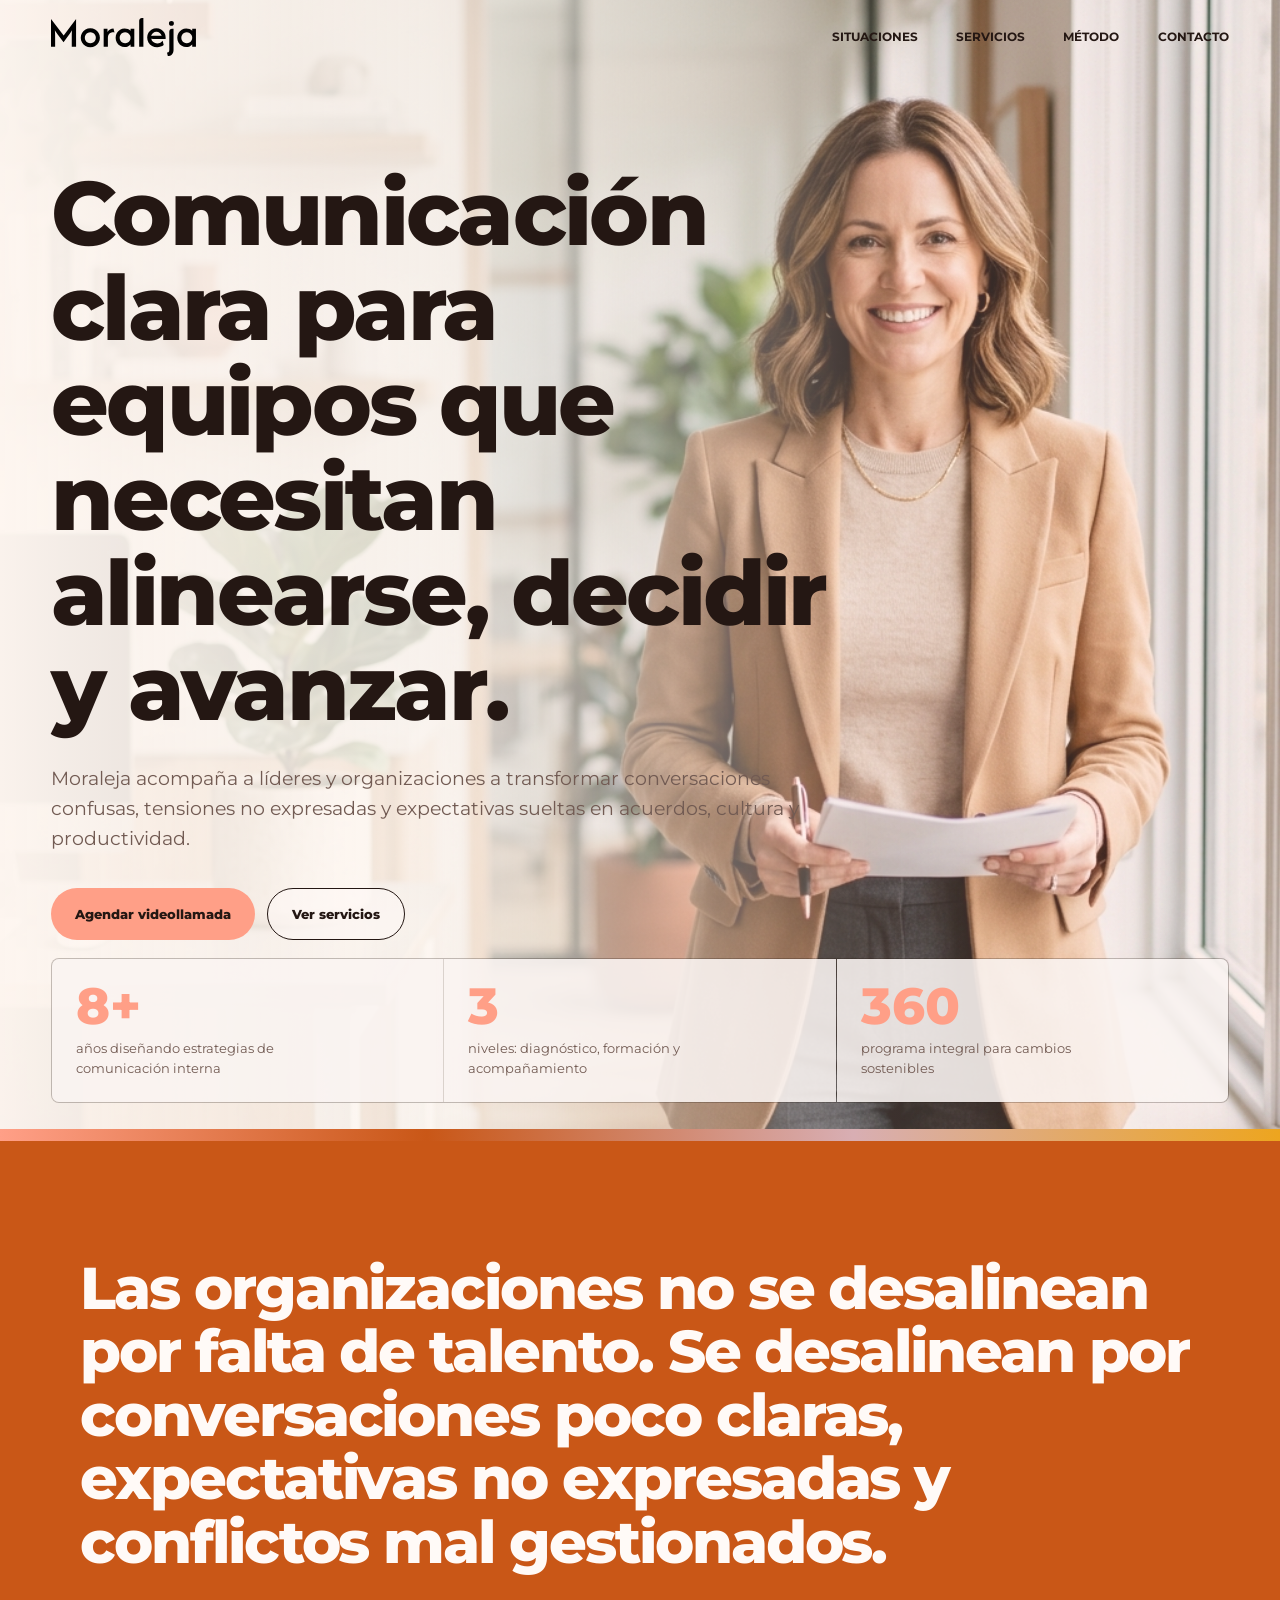
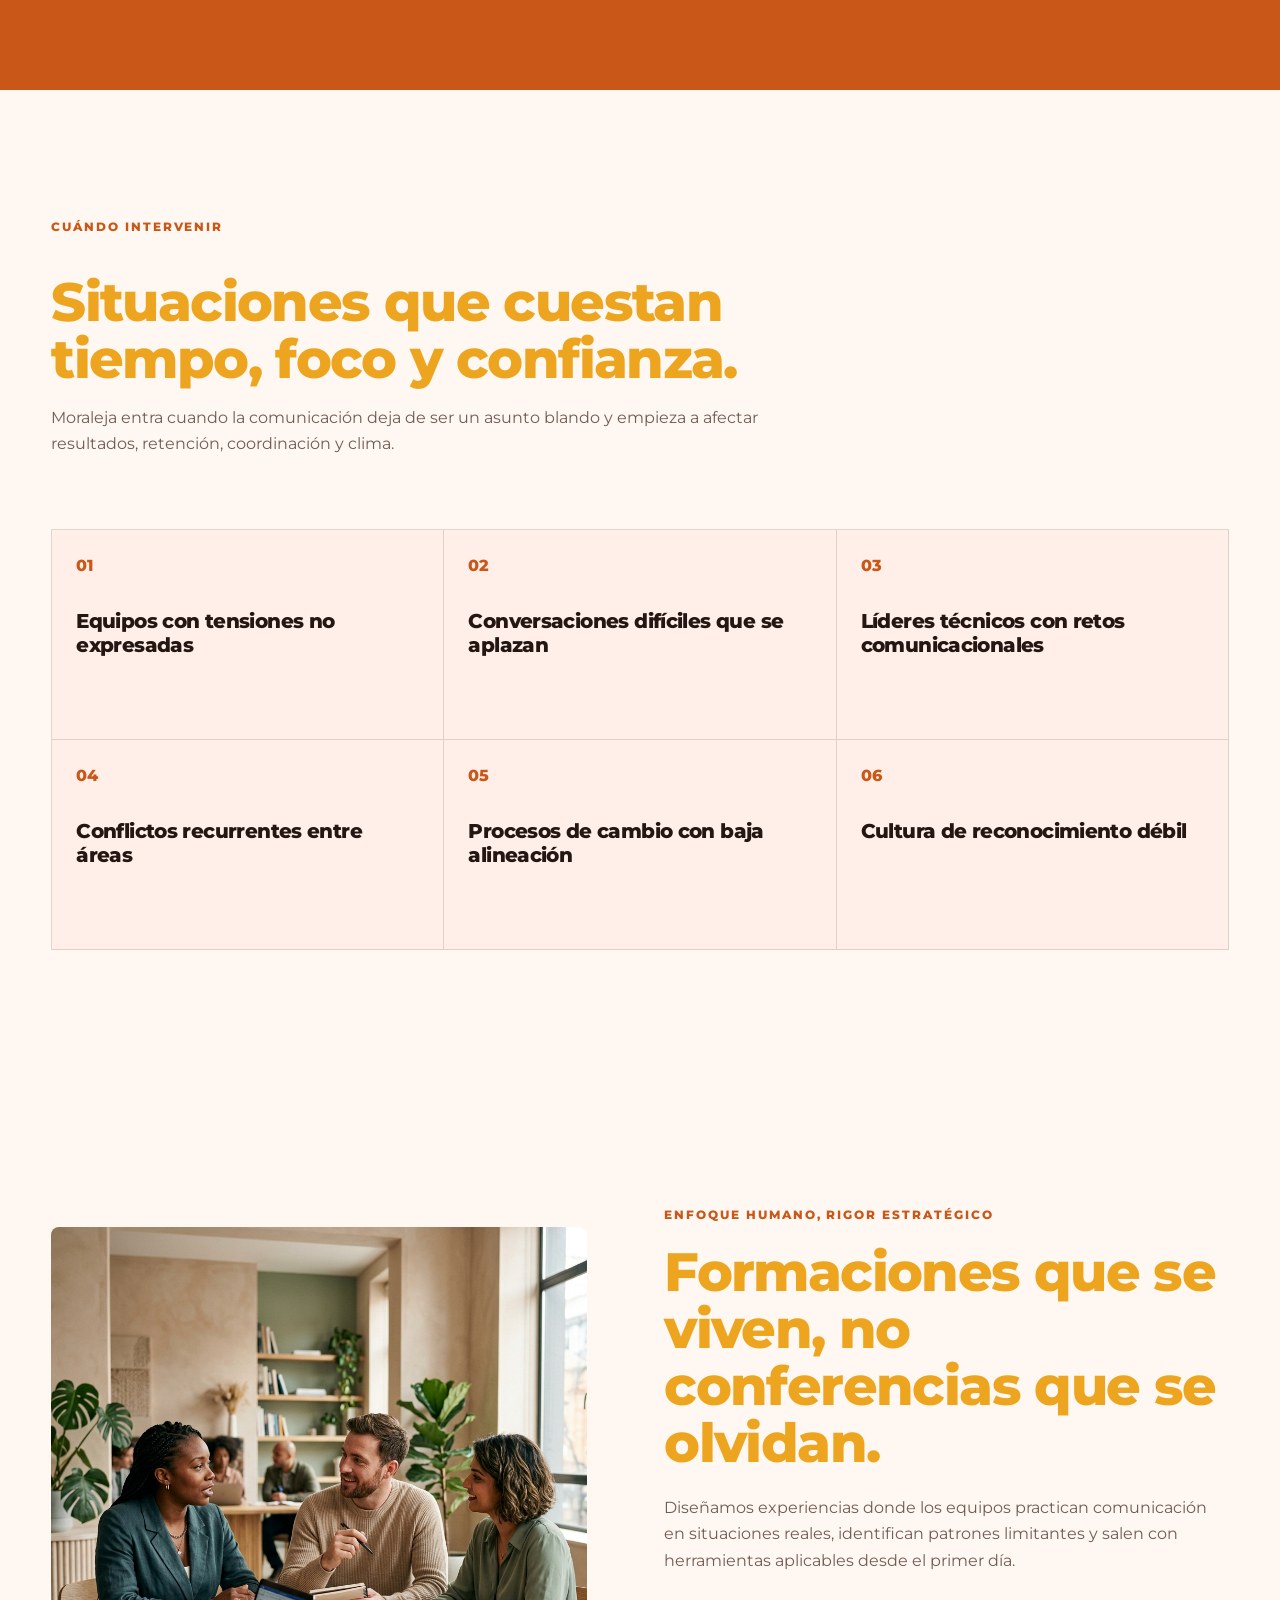
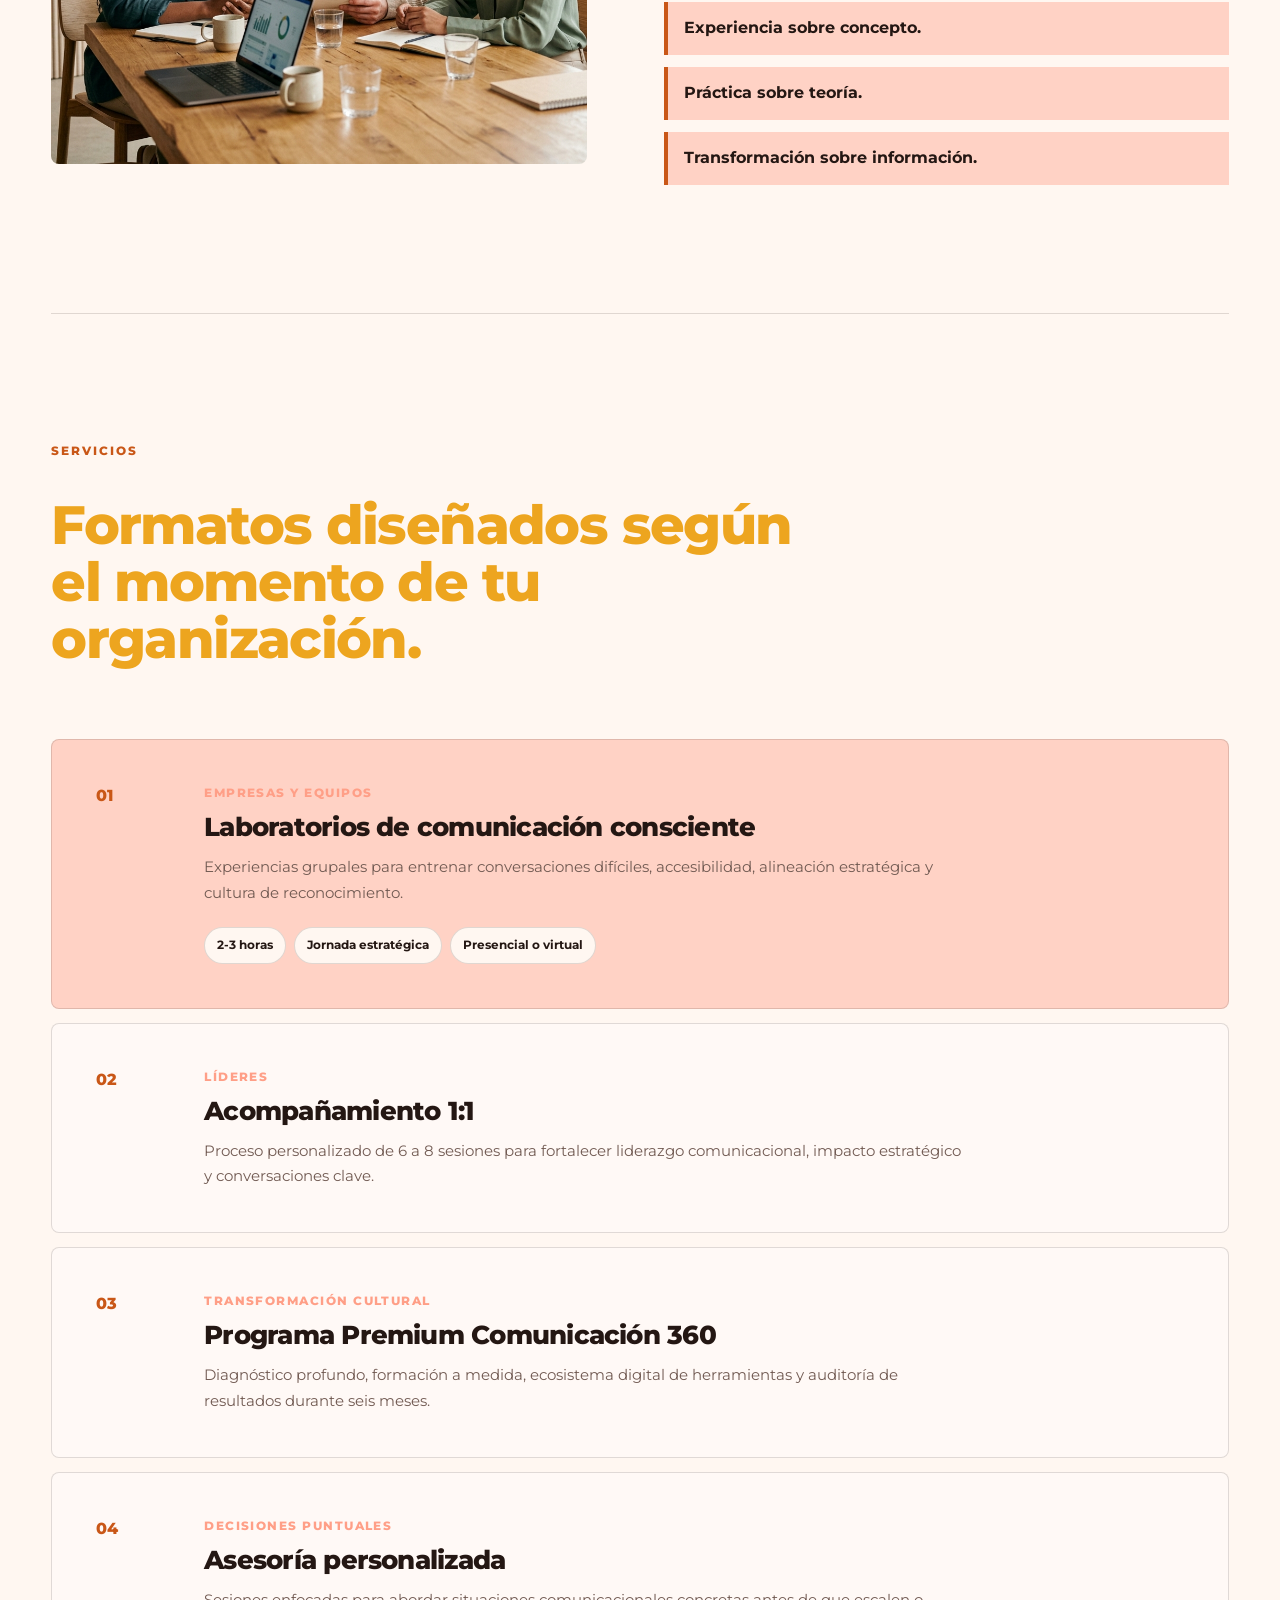
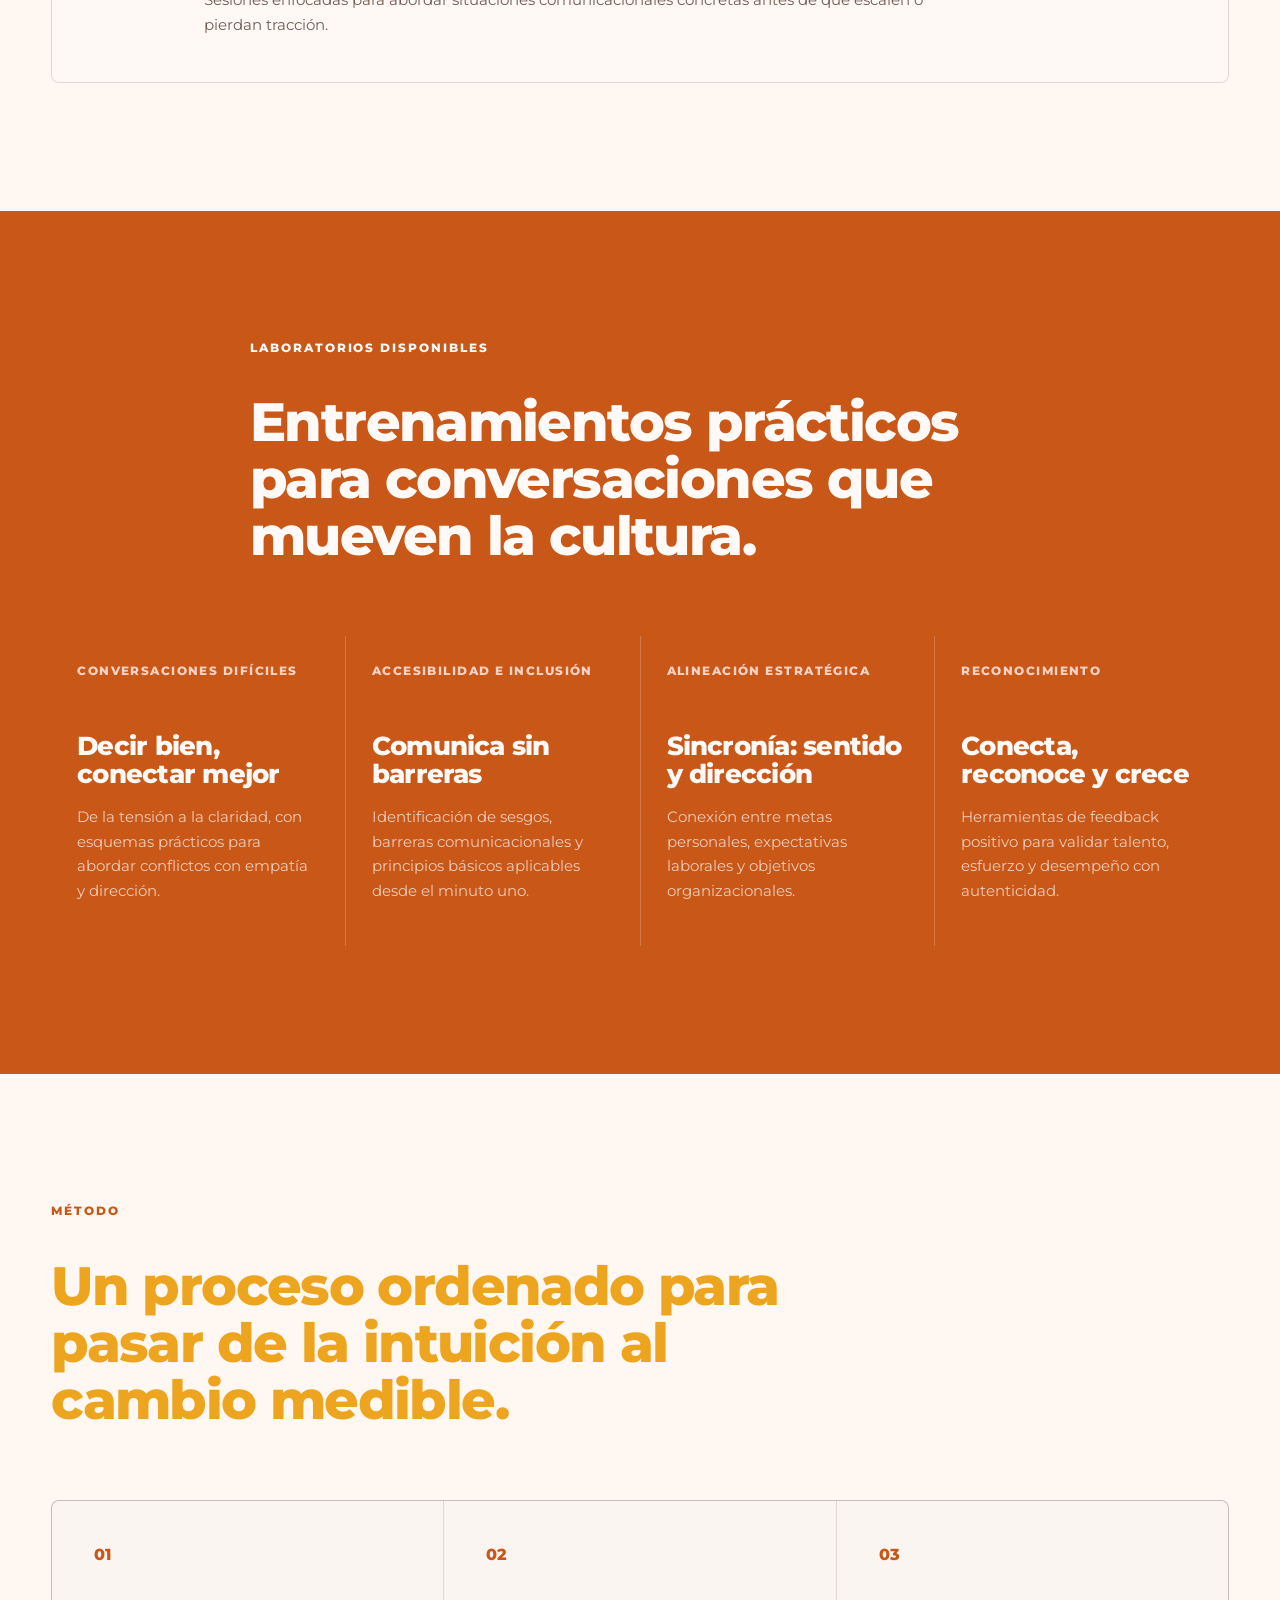
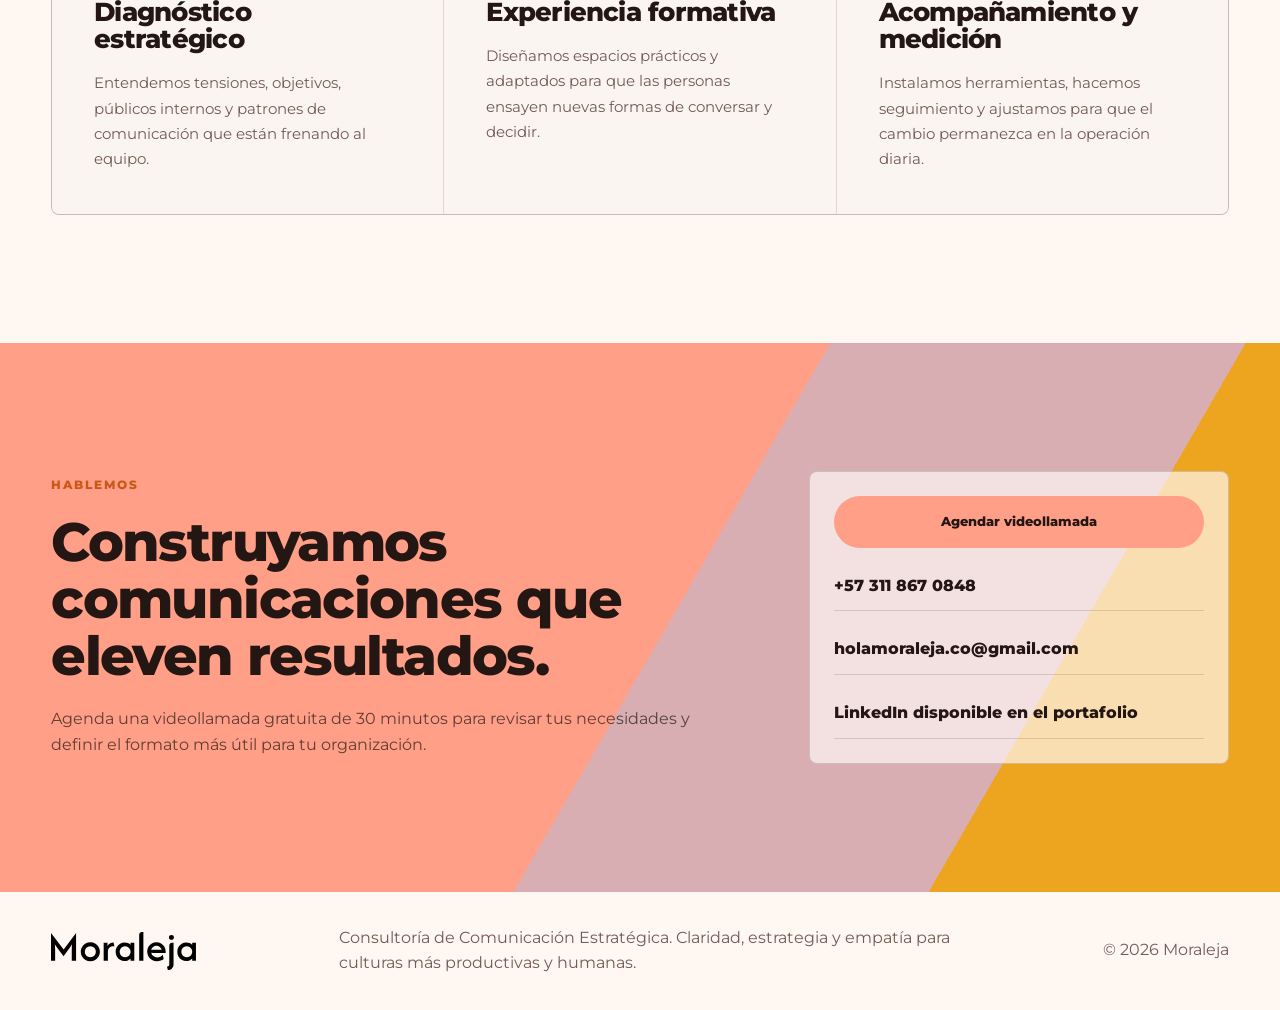
==== index.html @ 36aa073d "Initial website version" ====
<!doctype html>
<html lang="es">
<head>
  <meta charset="UTF-8" />
  <meta name="viewport" content="width=device-width, initial-scale=1.0" />
  <meta name="description" content="Moraleja acompaña a líderes y equipos a comunicar con claridad, estrategia y empatía para construir culturas productivas y humanas." />
  <title>Moraleja | Consultoría de Comunicación Estratégica</title>
  <link rel="preconnect" href="https://fonts.googleapis.com">
  <link rel="preconnect" href="https://fonts.gstatic.com" crossorigin>
  <link href="https://fonts.googleapis.com/css2?family=Montserrat:wght@400;500;600;700;800&display=swap" rel="stylesheet">
  <link rel="stylesheet" href="styles.css" />
</head>
<body>
  <header class="site-header" data-header>
    <a class="brand" href="#inicio" aria-label="Moraleja inicio">
      <img src="images/logo-moraleja.svg" alt="Moraleja" />
    </a>
    <button class="nav-toggle" type="button" data-nav-toggle aria-label="Abrir menú" aria-expanded="false">
      <span></span>
      <span></span>
    </button>
    <nav class="site-nav" data-nav>
      <a href="#situaciones">Situaciones</a>
      <a href="#servicios">Servicios</a>
      <a href="#metodo">Método</a>
      <a href="#contacto">Contacto</a>
    </nav>
  </header>

  <main id="inicio">
    <section class="hero">
      <div class="hero-copy" data-reveal>
        <h1>Comunicación clara para equipos que necesitan alinearse, decidir y avanzar.</h1>
        <p class="hero-lead">Moraleja acompaña a líderes y organizaciones a transformar conversaciones confusas, tensiones no expresadas y expectativas sueltas en acuerdos, cultura y productividad.</p>
        <div class="hero-actions">
          <a class="btn btn-primary" href="mailto:holamoraleja.co@gmail.com?subject=Quiero%20agendar%20una%20videollamada%20con%20Moraleja">Agendar videollamada</a>
          <a class="btn btn-secondary" href="#servicios">Ver servicios</a>
        </div>
      </div>
      <div class="hero-proof" aria-label="Datos de experiencia">
        <div>
          <strong>8+</strong>
          <span>años diseñando estrategias de comunicación interna</span>
        </div>
        <div>
          <strong>3</strong>
          <span>niveles: diagnóstico, formación y acompañamiento</span>
        </div>
        <div>
          <strong>360</strong>
          <span>programa integral para cambios sostenibles</span>
        </div>
      </div>
    </section>

    <section class="statement section-panel ornament-star">
      <p data-reveal>Las organizaciones no se desalinean por falta de talento. Se desalinean por conversaciones poco claras, expectativas no expresadas y conflictos mal gestionados.</p>
    </section>

    <section class="section" id="situaciones">
      <div class="section-heading with-star" data-reveal>
        <p class="eyebrow">Cuándo intervenir</p>
        <h2>Situaciones que cuestan tiempo, foco y confianza.</h2>
        <p>Moraleja entra cuando la comunicación deja de ser un asunto blando y empieza a afectar resultados, retención, coordinación y clima.</p>
      </div>
      <div class="issue-grid">
        <article data-reveal><span>01</span><h3>Equipos con tensiones no expresadas</h3></article>
        <article data-reveal><span>02</span><h3>Conversaciones difíciles que se aplazan</h3></article>
        <article data-reveal><span>03</span><h3>Líderes técnicos con retos comunicacionales</h3></article>
        <article data-reveal><span>04</span><h3>Conflictos recurrentes entre áreas</h3></article>
        <article data-reveal><span>05</span><h3>Procesos de cambio con baja alineación</h3></article>
        <article data-reveal><span>06</span><h3>Cultura de reconocimiento débil</h3></article>
      </div>
    </section>

    <section class="section section-split">
      <div class="split-media" data-reveal>
        <img src="images/workshop.png" alt="Equipo participando en una sesión de comunicación estratégica" />
      </div>
      <div class="split-copy" data-reveal>
        <p class="eyebrow">Enfoque humano, rigor estratégico</p>
        <h2 class="bracket-title">Formaciones que se viven, no conferencias que se olvidan.</h2>
        <p>Diseñamos experiencias donde los equipos practican comunicación en situaciones reales, identifican patrones limitantes y salen con herramientas aplicables desde el primer día.</p>
        <ul class="check-list">
          <li>Experiencia sobre concepto.</li>
          <li>Práctica sobre teoría.</li>
          <li>Transformación sobre información.</li>
        </ul>
      </div>
    </section>

    <section class="section services" id="servicios">
      <div class="section-heading" data-reveal>
        <p class="eyebrow">Servicios</p>
        <h2>Formatos diseñados según el momento de tu organización.</h2>
      </div>
      <div class="service-list">
        <article class="service-card service-card-featured" data-reveal>
          <div class="service-index">01</div>
          <div>
            <p class="service-type">Empresas y equipos</p>
            <h3 class="bracket-title bracket-title-small">Laboratorios de comunicación consciente</h3>
            <p>Experiencias grupales para entrenar conversaciones difíciles, accesibilidad, alineación estratégica y cultura de reconocimiento.</p>
            <div class="tag-row">
              <span>2-3 horas</span>
              <span>Jornada estratégica</span>
              <span>Presencial o virtual</span>
            </div>
          </div>
        </article>
        <article class="service-card" data-reveal>
          <div class="service-index">02</div>
          <div>
            <p class="service-type">Líderes</p>
            <h3>Acompañamiento 1:1</h3>
            <p>Proceso personalizado de 6 a 8 sesiones para fortalecer liderazgo comunicacional, impacto estratégico y conversaciones clave.</p>
          </div>
        </article>
        <article class="service-card" data-reveal>
          <div class="service-index">03</div>
          <div>
            <p class="service-type">Transformación cultural</p>
            <h3>Programa Premium Comunicación 360</h3>
            <p>Diagnóstico profundo, formación a medida, ecosistema digital de herramientas y auditoría de resultados durante seis meses.</p>
          </div>
        </article>
        <article class="service-card" data-reveal>
          <div class="service-index">04</div>
          <div>
            <p class="service-type">Decisiones puntuales</p>
            <h3>Asesoría personalizada</h3>
            <p>Sesiones enfocadas para abordar situaciones comunicacionales concretas antes de que escalen o pierdan tracción.</p>
          </div>
        </article>
      </div>
    </section>

    <section class="labs-band">
      <div class="section-heading light with-star" data-reveal>
        <p class="eyebrow">Laboratorios disponibles</p>
        <h2>Entrenamientos prácticos para conversaciones que mueven la cultura.</h2>
      </div>
      <div class="labs-grid">
        <article data-reveal>
          <span>Conversaciones difíciles</span>
          <h3>Decir bien, conectar mejor</h3>
          <p>De la tensión a la claridad, con esquemas prácticos para abordar conflictos con empatía y dirección.</p>
        </article>
        <article data-reveal>
          <span>Accesibilidad e inclusión</span>
          <h3 class="bracket-title bracket-title-small">Comunica sin barreras</h3>
          <p>Identificación de sesgos, barreras comunicacionales y principios básicos aplicables desde el minuto uno.</p>
        </article>
        <article data-reveal>
          <span>Alineación estratégica</span>
          <h3 class="bracket-title bracket-title-small">Sincronía: sentido y dirección</h3>
          <p>Conexión entre metas personales, expectativas laborales y objetivos organizacionales.</p>
        </article>
        <article data-reveal>
          <span>Reconocimiento</span>
          <h3>Conecta, reconoce y crece</h3>
          <p>Herramientas de feedback positivo para validar talento, esfuerzo y desempeño con autenticidad.</p>
        </article>
      </div>
    </section>

    <section class="section method" id="metodo">
      <div class="section-heading with-star" data-reveal>
        <p class="eyebrow">Método</p>
        <h2>Un proceso ordenado para pasar de la intuición al cambio medible.</h2>
      </div>
      <div class="timeline">
        <article data-reveal>
          <span>01</span>
          <h3>Diagnóstico estratégico</h3>
          <p>Entendemos tensiones, objetivos, públicos internos y patrones de comunicación que están frenando al equipo.</p>
        </article>
        <article data-reveal>
          <span>02</span>
          <h3>Experiencia formativa</h3>
          <p>Diseñamos espacios prácticos y adaptados para que las personas ensayen nuevas formas de conversar y decidir.</p>
        </article>
        <article data-reveal>
          <span>03</span>
          <h3>Acompañamiento y medición</h3>
          <p>Instalamos herramientas, hacemos seguimiento y ajustamos para que el cambio permanezca en la operación diaria.</p>
        </article>
      </div>
    </section>

    <section class="cta-section" id="contacto">
      <div data-reveal>
        <p class="eyebrow">Hablemos</p>
        <h2>Construyamos comunicaciones que eleven resultados.</h2>
        <p>Agenda una videollamada gratuita de 30 minutos para revisar tus necesidades y definir el formato más útil para tu organización.</p>
      </div>
      <div class="contact-card" data-reveal>
        <a class="btn btn-primary" href="mailto:holamoraleja.co@gmail.com?subject=Videollamada%20gratuita%20Moraleja">Agendar videollamada</a>
        <a href="tel:+573118670848">+57 311 867 0848</a>
        <a href="mailto:holamoraleja.co@gmail.com">holamoraleja.co@gmail.com</a>
        <span class="contact-item">LinkedIn disponible en el portafolio</span>
      </div>
    </section>
  </main>

  <footer class="site-footer">
    <a class="brand" href="#inicio">
      <img src="images/logo-moraleja.svg" alt="Moraleja" />
    </a>
    <p>Consultoría de Comunicación Estratégica. Claridad, estrategia y empatía para culturas más productivas y humanas.</p>
    <span>© 2026 Moraleja</span>
  </footer>

  <script src="app.js"></script>
</body>
</html>
---- styles.css ----
:root {
  --ink: #241713;
  --muted: #725b53;
  --paper: #fff7f1;
  --white: #fffaf7;
  --soft: #ffe1d7;
  --salmon: #ff9f87;
  --salmon-soft: #ffd2c5;
  --terracotta: #c95717;
  --dusty-rose: #d8aeb3;
  --mustard: #eda51f;
  --rose: var(--salmon);
  --rose-deep: var(--terracotta);
  --teal: var(--salmon);
  --green: var(--dusty-rose);
  --sand: var(--mustard);
  --line: rgba(36, 23, 19, 0.14);
  --dark: #321c14;
  --shadow: 0 24px 80px rgba(90, 42, 22, 0.16);
  --radius: 8px;
  --max: 1180px;
  --gutter: clamp(18px, 4vw, 56px);
  --font-sans: "Montserrat", system-ui, -apple-system, BlinkMacSystemFont, "Segoe UI", sans-serif;
  --font-display: "Montserrat", system-ui, -apple-system, BlinkMacSystemFont, "Segoe UI", sans-serif;
}

* {
  box-sizing: border-box;
}

html {
  scroll-behavior: smooth;
}

body {
  margin: 0;
  color: var(--ink);
  background: var(--paper);
  font-family: var(--font-sans);
  line-height: 1.55;
  -webkit-font-smoothing: antialiased;
}

body.nav-open {
  overflow: hidden;
}

a {
  color: inherit;
  text-decoration: none;
}

img {
  display: block;
  max-width: 100%;
}

h1,
h2,
h3,
p {
  margin: 0;
}

h1,
h2,
h3 {
  color: var(--ink);
  font-family: var(--font-display);
  font-weight: 800;
  line-height: 1.06;
  letter-spacing: -0.03em;
}

h1 {
  max-width: 960px;
  font-size: clamp(2.75rem, 7vw, 6rem);
}

h2 {
  font-size: clamp(2rem, 4.2vw, 4rem);
}

h3 {
  font-size: clamp(1.25rem, 2vw, 1.75rem);
}

.site-header {
  position: fixed;
  top: 0;
  left: 0;
  right: 0;
  z-index: 20;
  display: flex;
  align-items: center;
  justify-content: space-between;
  gap: 24px;
  padding: 18px var(--gutter);
  transition: background 180ms ease, box-shadow 180ms ease;
}

.site-header.is-scrolled,
.site-header.nav-active {
  background: rgba(255, 250, 246, 0.94);
  box-shadow: 0 1px 0 var(--line);
  backdrop-filter: blur(18px);
}

.brand {
  display: inline-flex;
  align-items: center;
  height: 38px;
  width: auto;
  aspect-ratio: 1756 / 461;
}

.brand img {
  width: auto;
  height: 100%;
  max-width: none;
  object-fit: contain;
}

.site-nav {
  display: flex;
  align-items: center;
  gap: clamp(18px, 3vw, 42px);
  color: var(--ink);
  font-size: 0.76rem;
  font-weight: 700;
  text-transform: uppercase;
}

.site-nav a {
  position: relative;
}

.site-nav a::after {
  position: absolute;
  right: 0;
  bottom: -5px;
  left: 0;
  height: 2px;
  background: var(--rose-deep);
  content: "";
  transform: scaleX(0);
  transform-origin: left;
  transition: transform 180ms ease;
}

.site-nav a:hover::after {
  transform: scaleX(1);
}

.nav-toggle {
  display: none;
  width: 44px;
  height: 44px;
  border: 1px solid var(--line);
  border-radius: 50%;
  background: var(--white);
}

.nav-toggle span {
  display: block;
  width: 18px;
  height: 2px;
  margin: 5px auto;
  background: var(--ink);
}

.hero {
  position: relative;
  display: flex;
  flex-direction: column;
  justify-content: center;
  min-height: 100vh;
  padding: clamp(110px, 13vw, 170px) var(--gutter) 38px;
  overflow: hidden;
  background:
    linear-gradient(90deg, rgba(255, 247, 241, 0.98) 0%, rgba(255, 247, 241, 0.82) 34%, rgba(255, 210, 197, 0.24) 68%, rgba(255, 159, 135, 0.16) 100%),
    url("images/hero.png") center/cover;
}

.hero::before {
  position: absolute;
  inset: auto 0 0;
  height: 12px;
  background: linear-gradient(90deg, var(--teal), var(--rose-deep), var(--green), var(--sand));
  content: "";
}

.hero-copy {
  position: relative;
  z-index: 1;
  width: min(780px, 100%);
  margin: auto 0;
  max-width: 940px;
}

.eyebrow {
  margin-bottom: 18px;
  color: var(--rose-deep);
  font-size: 0.76rem;
  font-weight: 800;
  letter-spacing: 0.16em;
  text-transform: uppercase;
}

.hero-lead {
  max-width: 760px;
  margin-top: 28px;
  color: var(--muted);
  font-size: clamp(1rem, 1.45vw, 1.18rem);
  font-weight: 400;
  line-height: 1.62;
}

.hero-actions {
  display: flex;
  flex-wrap: wrap;
  gap: 12px;
  margin-top: 34px;
}

.btn {
  display: inline-flex;
  min-height: 52px;
  align-items: center;
  justify-content: center;
  padding: 0 24px;
  border-radius: 999px;
  font-size: 0.84rem;
  font-weight: 800;
  transition: transform 180ms ease, background 180ms ease, color 180ms ease;
}

.btn:hover {
  transform: translateY(-2px);
}

.btn-primary {
  background: var(--salmon);
  color: var(--ink);
}

.btn-primary:hover {
  background: var(--terracotta);
  color: var(--white);
}

.btn-secondary {
  border: 1px solid var(--ink);
  background: rgba(255, 250, 247, 0.5);
}

.hero-proof {
  display: grid;
  grid-template-columns: repeat(3, 1fr);
  gap: 1px;
  width: min(var(--max), 100%);
  margin: 18px auto 0;
  overflow: hidden;
  border: 1px solid var(--line);
  border-radius: var(--radius);
  background: var(--line);
}

.hero-proof div {
  min-height: 116px;
  padding: 24px;
  background: rgba(255, 250, 247, 0.86);
}

.hero-proof strong {
  display: block;
  color: var(--teal);
  font-family: var(--font-display);
  font-weight: 800;
  font-size: clamp(2rem, 4vw, 3.6rem);
  line-height: 0.9;
}

.hero-proof span {
  display: block;
  max-width: 24ch;
  margin-top: 10px;
  color: var(--muted);
  font-size: 0.84rem;
  line-height: 1.45;
}

.section {
  width: min(var(--max), calc(100% - var(--gutter) * 2));
  margin: 0 auto;
  padding: clamp(80px, 10vw, 140px) 0;
}

.section-panel {
  padding: clamp(70px, 9vw, 120px) var(--gutter);
  background: var(--terracotta);
  color: var(--white);
}

.statement p {
  max-width: 1120px;
  margin: 0 auto;
  font-family: var(--font-display);
  font-size: clamp(2rem, 4.6vw, 4.7rem);
  font-weight: 800;
  line-height: 1.08;
  letter-spacing: -0.035em;
}

.section-heading {
  display: grid;
  max-width: 780px;
  gap: 18px;
  margin-bottom: clamp(32px, 6vw, 72px);
}

.section-heading h2,
.split-copy h2 {
  color: var(--mustard);
}

.section-heading p:not(.eyebrow) {
  color: var(--muted);
  font-size: 1rem;
  line-height: 1.65;
}

.section-heading.light h2,
.section-heading.light p {
  color: var(--white);
}

.issue-grid {
  display: grid;
  grid-template-columns: repeat(3, 1fr);
  border-top: 1px solid var(--line);
  border-left: 1px solid var(--line);
}

.issue-grid article {
  min-height: 210px;
  padding: 24px;
  border-right: 1px solid var(--line);
  border-bottom: 1px solid var(--line);
  background: rgba(255, 225, 215, 0.36);
}

.issue-grid h3 {
  font-size: clamp(1.1rem, 1.6vw, 1.45rem);
  line-height: 1.18;
}

.issue-grid span,
.service-index,
.timeline span {
  display: inline-block;
  margin-bottom: 30px;
  color: var(--rose-deep);
  font-weight: 800;
}

.section-split {
  display: grid;
  grid-template-columns: minmax(0, 0.95fr) minmax(0, 1fr);
  gap: clamp(34px, 6vw, 82px);
  align-items: center;
}

.split-media img {
  aspect-ratio: 1 / 1;
  border-radius: var(--radius);
  object-fit: cover;
}

.split-copy p:not(.eyebrow) {
  margin-top: 24px;
  color: var(--muted);
  font-size: 1rem;
  line-height: 1.65;
}

.check-list {
  display: grid;
  gap: 12px;
  margin: 28px 0 0;
  padding: 0;
  list-style: none;
}

.check-list li {
  padding: 14px 16px;
  border-left: 4px solid var(--terracotta);
  background: var(--salmon-soft);
  font-weight: 700;
}

.services {
  border-top: 1px solid var(--line);
}

.service-list {
  display: grid;
  gap: 14px;
}

.service-card {
  display: grid;
  grid-template-columns: 90px 1fr;
  gap: 18px;
  padding: clamp(24px, 4vw, 44px);
  border: 1px solid var(--line);
  border-radius: var(--radius);
  background: rgba(255, 250, 247, 0.86);
}

.service-card-featured {
  background: var(--salmon-soft);
}

.service-type {
  margin-bottom: 10px;
  color: var(--teal);
  font-weight: 800;
  text-transform: uppercase;
  font-size: 0.76rem;
  letter-spacing: 0.12em;
}

.service-card p:not(.service-type) {
  max-width: 760px;
  margin-top: 14px;
  color: var(--muted);
  font-size: 0.96rem;
  line-height: 1.65;
}

.tag-row {
  display: flex;
  flex-wrap: wrap;
  gap: 8px;
  margin-top: 22px;
}

.tag-row span {
  padding: 8px 12px;
  border: 1px solid var(--line);
  border-radius: 999px;
  background: var(--paper);
  font-size: 0.76rem;
  font-weight: 700;
}

.labs-band {
  padding: clamp(80px, 10vw, 140px) var(--gutter);
  background: var(--terracotta);
}

.labs-band .section-heading,
.labs-grid {
  width: min(var(--max), 100%);
  margin-right: auto;
  margin-left: auto;
}

.labs-grid {
  display: grid;
  grid-template-columns: repeat(4, 1fr);
  gap: 1px;
  background: rgba(255, 250, 247, 0.2);
}

.labs-grid article {
  min-height: 310px;
  padding: 26px;
  background: var(--terracotta);
  color: var(--white);
}

.labs-grid span {
  display: block;
  min-height: 42px;
  color: var(--salmon-soft);
  font-size: 0.75rem;
  font-weight: 800;
  letter-spacing: 0.12em;
  text-transform: uppercase;
}

.labs-grid h3 {
  margin: 28px 0 18px;
  color: var(--white);
}

.labs-grid p {
  color: rgba(255, 250, 247, 0.72);
  font-size: 0.94rem;
  line-height: 1.65;
}

.timeline {
  display: grid;
  grid-template-columns: repeat(3, 1fr);
  gap: 1px;
  background: var(--line);
  border: 1px solid var(--line);
  border-radius: var(--radius);
  overflow: hidden;
}

.timeline article {
  padding: clamp(24px, 4vw, 42px);
  background: rgba(255, 250, 247, 0.88);
}

.timeline p {
  margin-top: 18px;
  color: var(--muted);
  font-size: 0.96rem;
  line-height: 1.65;
}

.cta-section {
  display: grid;
  grid-template-columns: minmax(0, 1fr) minmax(280px, 420px);
  gap: clamp(28px, 6vw, 90px);
  align-items: center;
  padding: clamp(80px, 10vw, 140px) var(--gutter);
  background:
    linear-gradient(120deg, var(--salmon) 0%, var(--salmon) 52%, var(--dusty-rose) 52%, var(--dusty-rose) 78%, var(--mustard) 78%);
}

.cta-section h2 {
  max-width: 850px;
}

.cta-section p:not(.eyebrow) {
  max-width: 680px;
  margin-top: 22px;
  color: rgba(36, 23, 19, 0.72);
  font-size: 1rem;
  line-height: 1.65;
}

.contact-card {
  display: grid;
  gap: 14px;
  padding: 24px;
  border: 1px solid rgba(36, 23, 19, 0.18);
  border-radius: var(--radius);
  background: rgba(255, 250, 247, 0.68);
}

.contact-card a:not(.btn),
.contact-item {
  padding: 12px 0;
  border-bottom: 1px solid rgba(36, 23, 19, 0.14);
  font-weight: 800;
}

.site-footer {
  display: flex;
  flex-wrap: wrap;
  align-items: center;
  justify-content: space-between;
  gap: 24px;
  padding: 34px var(--gutter);
  background: var(--paper);
  color: var(--muted);
}

.site-footer p {
  max-width: 620px;
}

[data-reveal] {
  opacity: 0;
  transform: translateY(24px);
  transition: opacity 600ms ease, transform 600ms ease;
}

[data-reveal].is-visible {
  opacity: 1;
  transform: translateY(0);
}

@media (prefers-reduced-motion: reduce) {
  *,
  *::before,
  *::after {
    scroll-behavior: auto !important;
    transition: none !important;
  }
}

@media (max-width: 980px) {
  .section-split,
  .cta-section {
    grid-template-columns: 1fr;
  }

  .hero {
    min-height: auto;
  }

  .hero-proof,
  .issue-grid,
  .timeline {
    grid-template-columns: 1fr;
  }

  .labs-grid {
    grid-template-columns: repeat(2, 1fr);
  }
}

@media (max-width: 720px) {
  .site-header {
    padding-top: 12px;
    padding-bottom: 12px;
  }

  .brand {
    height: 32px;
  }

  .nav-toggle {
    display: block;
  }

  .site-nav {
    position: fixed;
    top: 63px;
    right: var(--gutter);
    left: var(--gutter);
    display: none;
    flex-direction: column;
    align-items: stretch;
    gap: 0;
    padding: 14px;
    border: 1px solid var(--line);
    border-radius: var(--radius);
    background: var(--white);
    box-shadow: var(--shadow);
  }

  .site-nav.is-open {
    display: flex;
  }

  .site-nav a {
    padding: 14px;
  }

  .hero {
    padding-top: 96px;
  }

  h1 {
    font-size: clamp(2.45rem, 12.5vw, 4.1rem);
  }

  .hero-actions,
  .btn {
    width: 100%;
  }

  .hero-proof div {
    min-height: 96px;
  }

  .service-card {
    grid-template-columns: 1fr;
  }

  .service-index {
    margin-bottom: 0;
  }

  .labs-grid {
    grid-template-columns: 1fr;
  }
}
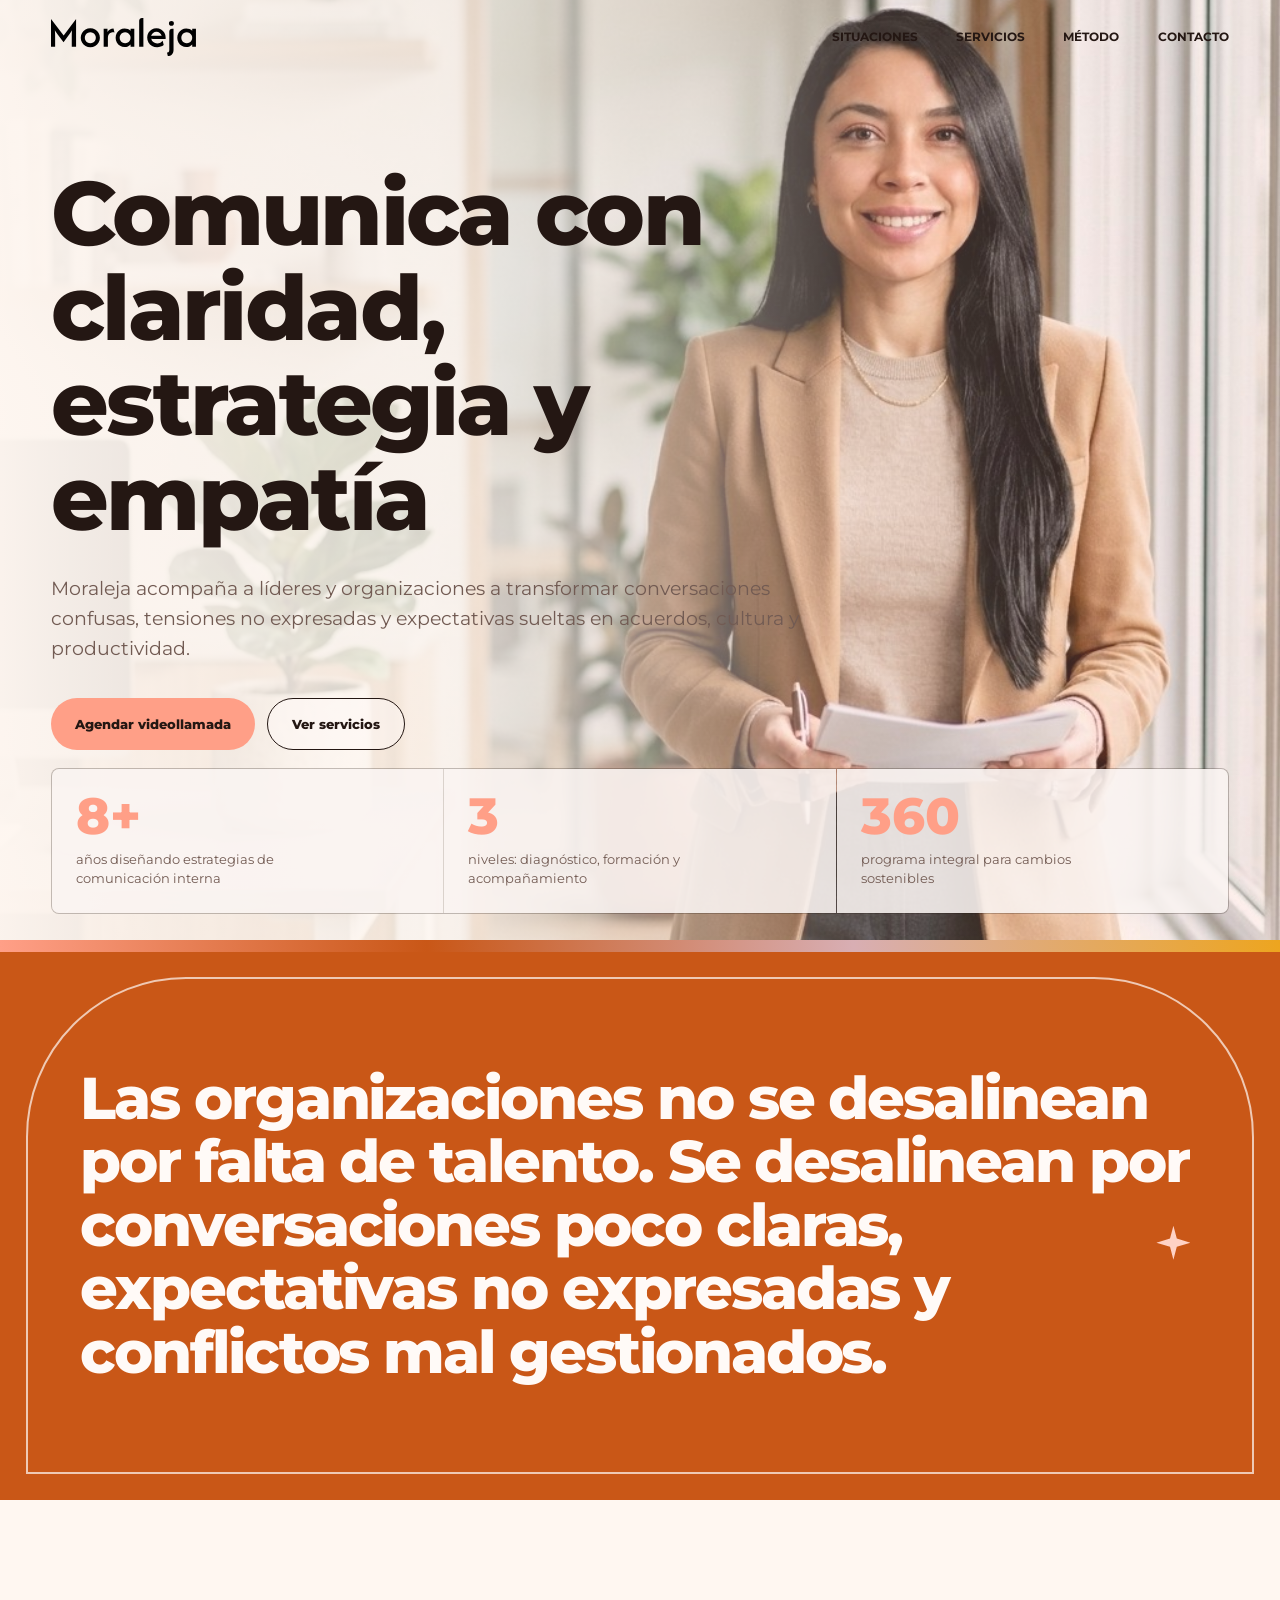
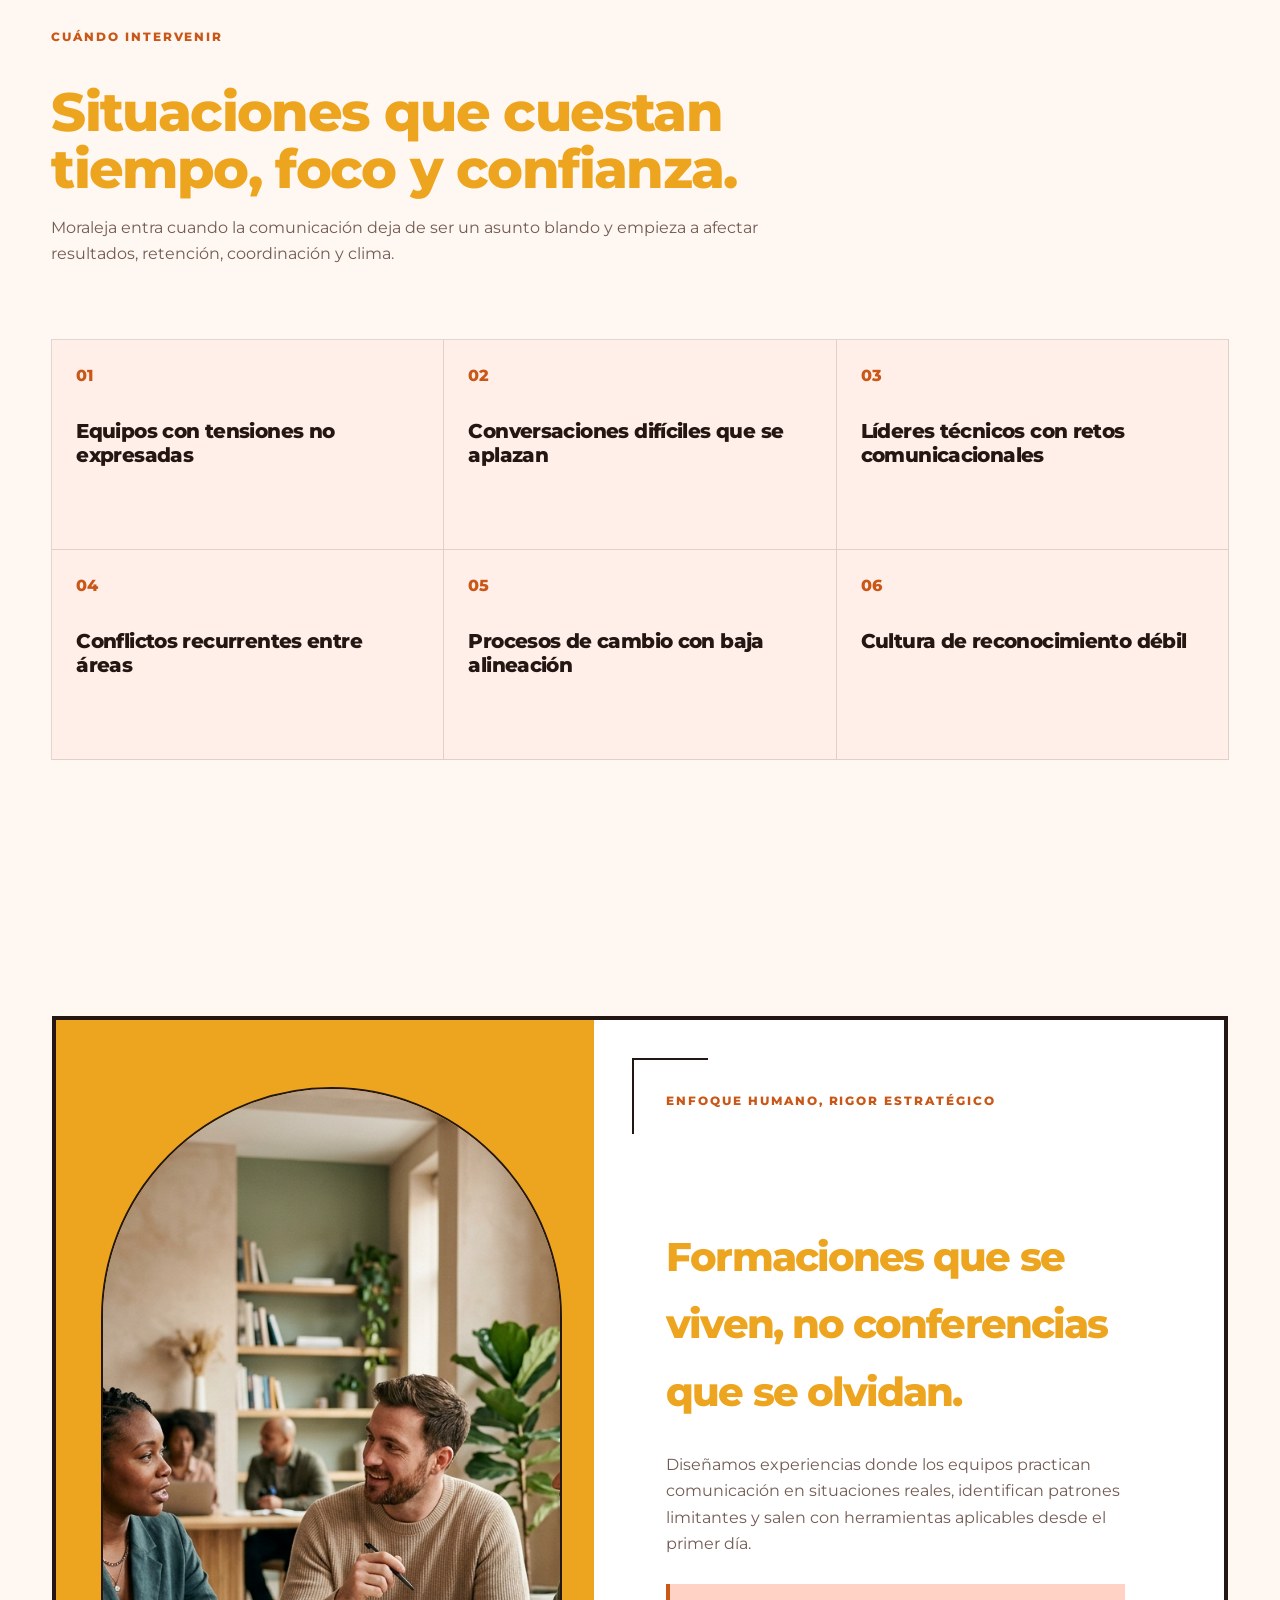
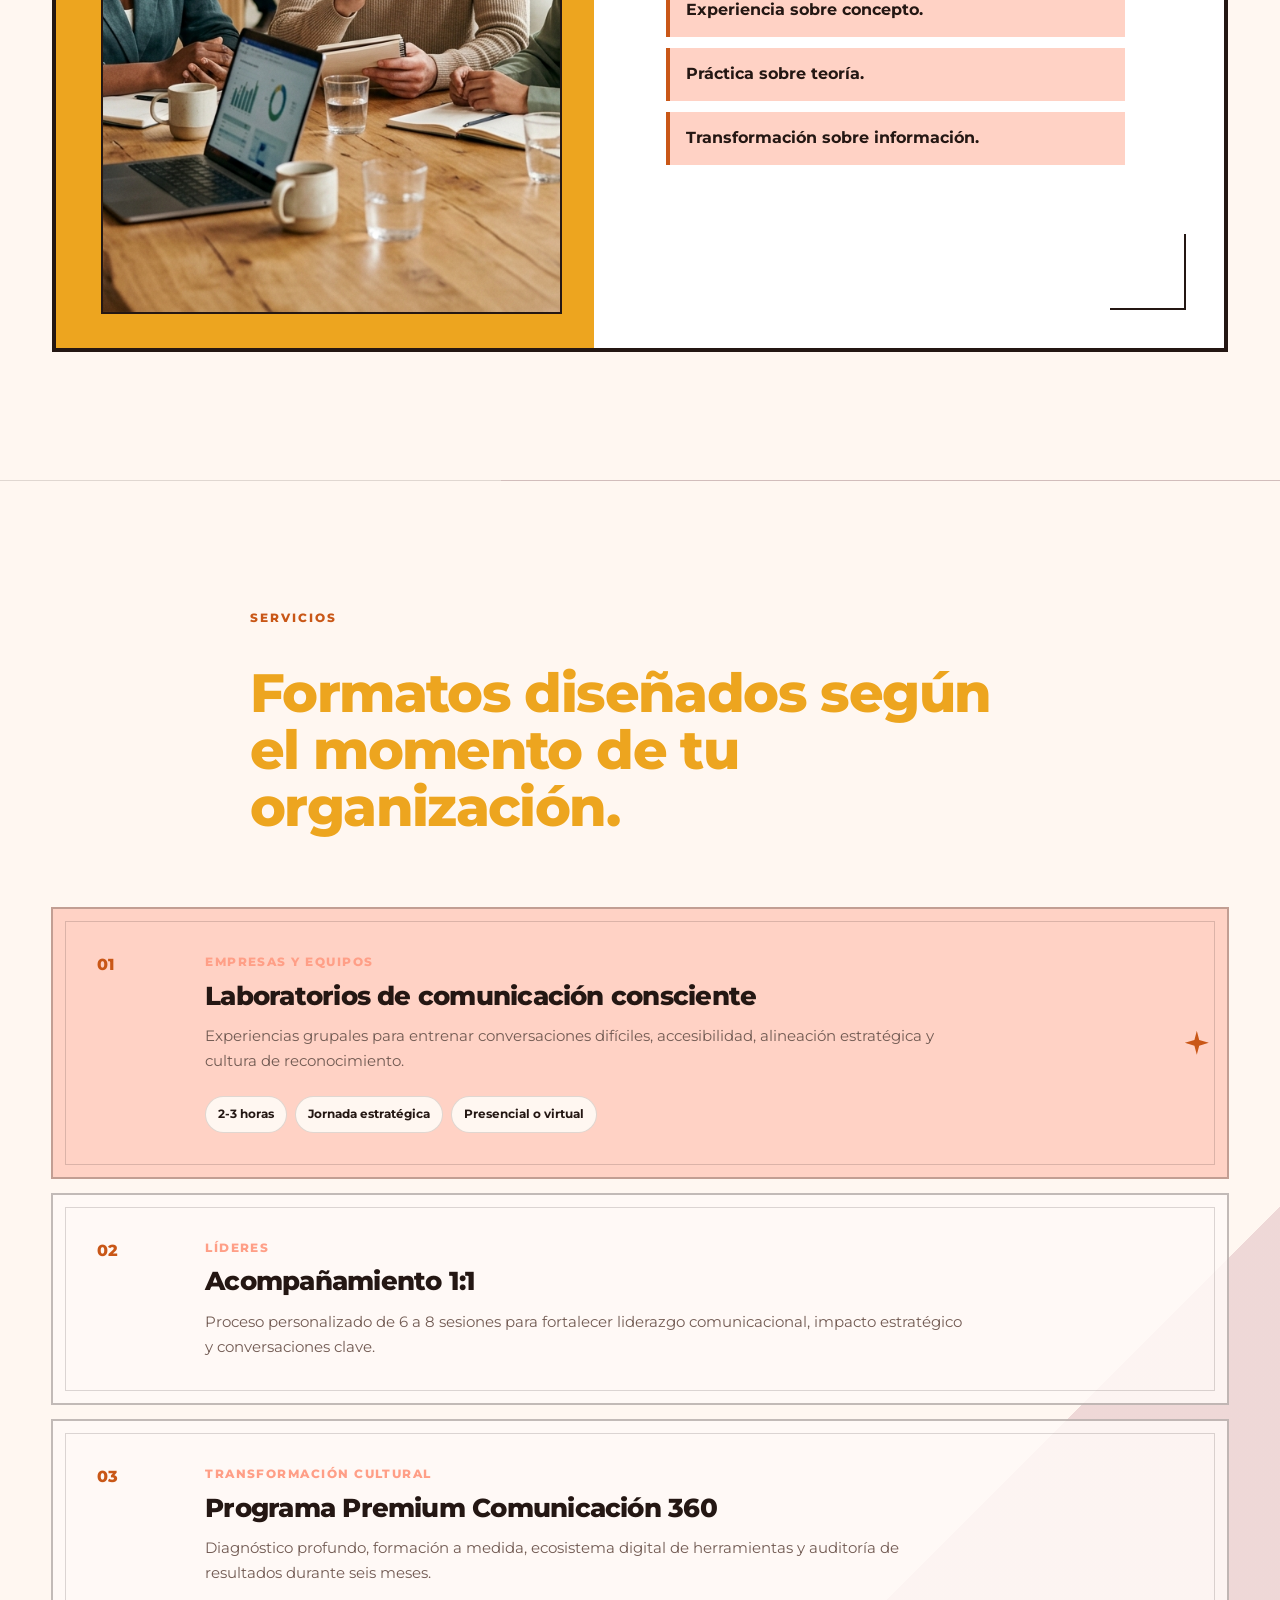
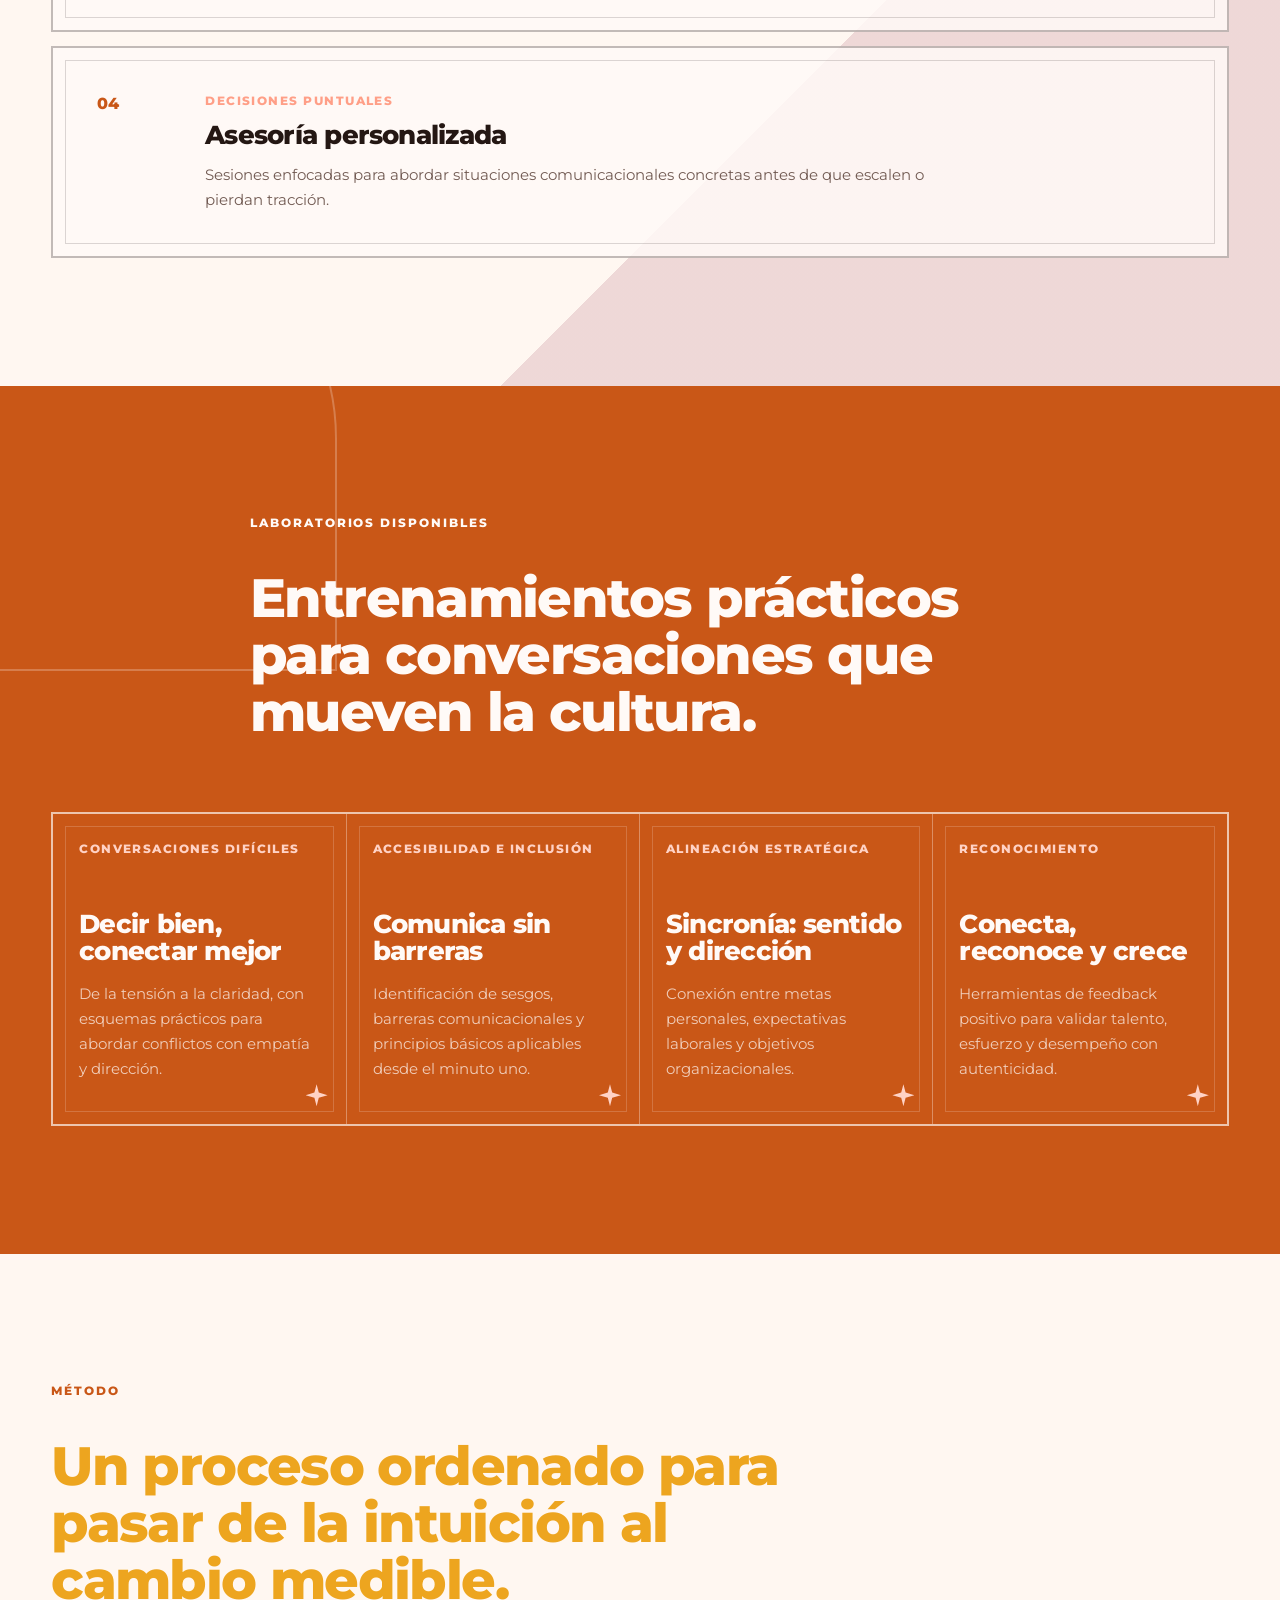
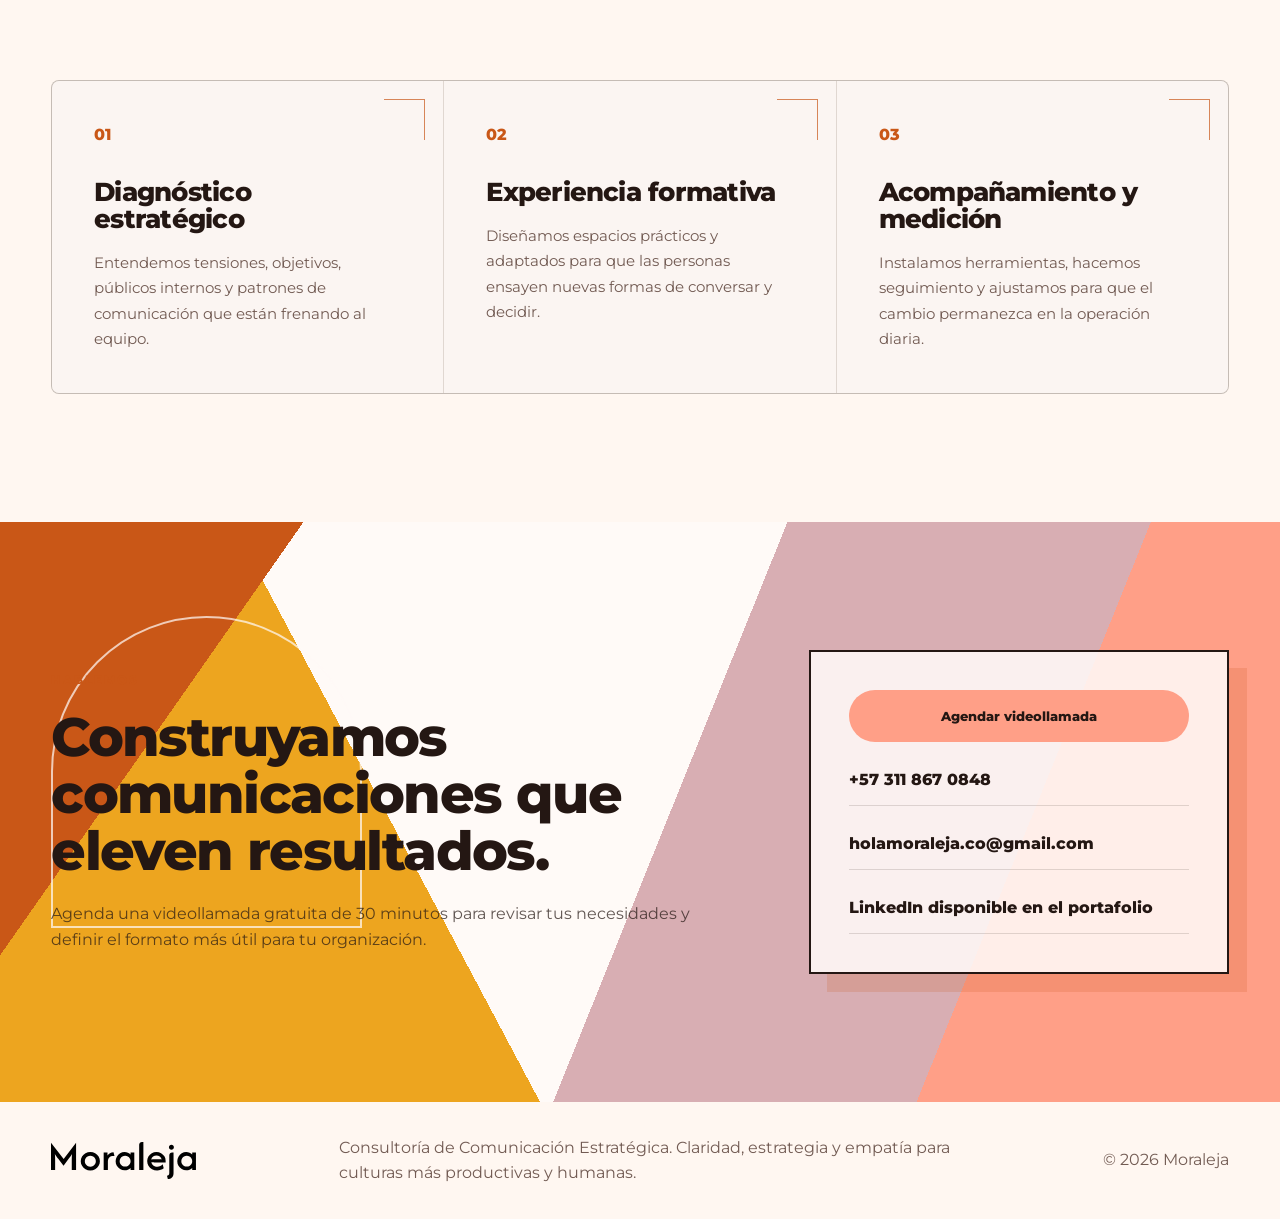
==== commit 5b312780: "Actualizar diseño y contenido del sitio web" ====
--- a/index.html
+++ b/index.html
@@ -30,7 +30,7 @@
   <main id="inicio">
     <section class="hero">
       <div class="hero-copy" data-reveal>
-        <h1>Comunicación clara para equipos que necesitan alinearse, decidir y avanzar.</h1>
+        <h1>Comunica con claridad, estrategia y empatía</h1>
         <p class="hero-lead">Moraleja acompaña a líderes y organizaciones a transformar conversaciones confusas, tensiones no expresadas y expectativas sueltas en acuerdos, cultura y productividad.</p>
         <div class="hero-actions">
           <a class="btn btn-primary" href="mailto:holamoraleja.co@gmail.com?subject=Quiero%20agendar%20una%20videollamada%20con%20Moraleja">Agendar videollamada</a>
@@ -53,12 +53,12 @@
       </div>
     </section>
 
-    <section class="statement section-panel ornament-star">
+    <section class="statement section-panel">
       <p data-reveal>Las organizaciones no se desalinean por falta de talento. Se desalinean por conversaciones poco claras, expectativas no expresadas y conflictos mal gestionados.</p>
     </section>
 
     <section class="section" id="situaciones">
-      <div class="section-heading with-star" data-reveal>
+      <div class="section-heading" data-reveal>
         <p class="eyebrow">Cuándo intervenir</p>
         <h2>Situaciones que cuestan tiempo, foco y confianza.</h2>
         <p>Moraleja entra cuando la comunicación deja de ser un asunto blando y empieza a afectar resultados, retención, coordinación y clima.</p>
@@ -75,17 +75,21 @@
 
     <section class="section section-split">
       <div class="split-media" data-reveal>
-        <img src="images/workshop.png" alt="Equipo participando en una sesión de comunicación estratégica" />
+        <div class="split-arch">
+          <img src="images/workshop.png" alt="Equipo participando en una sesión de comunicación estratégica" />
+        </div>
       </div>
       <div class="split-copy" data-reveal>
         <p class="eyebrow">Enfoque humano, rigor estratégico</p>
-        <h2 class="bracket-title">Formaciones que se viven, no conferencias que se olvidan.</h2>
-        <p>Diseñamos experiencias donde los equipos practican comunicación en situaciones reales, identifican patrones limitantes y salen con herramientas aplicables desde el primer día.</p>
-        <ul class="check-list">
-          <li>Experiencia sobre concepto.</li>
-          <li>Práctica sobre teoría.</li>
-          <li>Transformación sobre información.</li>
-        </ul>
+        <div class="split-copy-body">
+          <h2>Formaciones que se viven, no conferencias que se olvidan.</h2>
+          <p>Diseñamos experiencias donde los equipos practican comunicación en situaciones reales, identifican patrones limitantes y salen con herramientas aplicables desde el primer día.</p>
+          <ul class="check-list">
+            <li>Experiencia sobre concepto.</li>
+            <li>Práctica sobre teoría.</li>
+            <li>Transformación sobre información.</li>
+          </ul>
+        </div>
       </div>
     </section>
 
@@ -99,7 +103,7 @@
           <div class="service-index">01</div>
           <div>
             <p class="service-type">Empresas y equipos</p>
-            <h3 class="bracket-title bracket-title-small">Laboratorios de comunicación consciente</h3>
+            <h3>Laboratorios de comunicación consciente</h3>
             <p>Experiencias grupales para entrenar conversaciones difíciles, accesibilidad, alineación estratégica y cultura de reconocimiento.</p>
             <div class="tag-row">
               <span>2-3 horas</span>
@@ -136,7 +140,7 @@
     </section>
 
     <section class="labs-band">
-      <div class="section-heading light with-star" data-reveal>
+      <div class="section-heading light" data-reveal>
         <p class="eyebrow">Laboratorios disponibles</p>
         <h2>Entrenamientos prácticos para conversaciones que mueven la cultura.</h2>
       </div>
@@ -148,12 +152,12 @@
         </article>
         <article data-reveal>
           <span>Accesibilidad e inclusión</span>
-          <h3 class="bracket-title bracket-title-small">Comunica sin barreras</h3>
+          <h3>Comunica sin barreras</h3>
           <p>Identificación de sesgos, barreras comunicacionales y principios básicos aplicables desde el minuto uno.</p>
         </article>
         <article data-reveal>
           <span>Alineación estratégica</span>
-          <h3 class="bracket-title bracket-title-small">Sincronía: sentido y dirección</h3>
+          <h3>Sincronía: sentido y dirección</h3>
           <p>Conexión entre metas personales, expectativas laborales y objetivos organizacionales.</p>
         </article>
         <article data-reveal>
@@ -165,7 +169,7 @@
     </section>
 
     <section class="section method" id="metodo">
-      <div class="section-heading with-star" data-reveal>
+      <div class="section-heading" data-reveal>
         <p class="eyebrow">Método</p>
         <h2>Un proceso ordenado para pasar de la intuición al cambio medible.</h2>
       </div>
--- a/styles.css
+++ b/styles.css
@@ -18,6 +18,7 @@
   --dark: #321c14;
   --shadow: 0 24px 80px rgba(90, 42, 22, 0.16);
   --radius: 8px;
+  --ornament-line: 1.5px solid currentColor;
   --max: 1180px;
   --gutter: clamp(18px, 4vw, 56px);
   --font-sans: "Montserrat", system-ui, -apple-system, BlinkMacSystemFont, "Segoe UI", sans-serif;
@@ -297,12 +298,37 @@
 }
 
 .section-panel {
+  position: relative;
   padding: clamp(70px, 9vw, 120px) var(--gutter);
   background: var(--terracotta);
   color: var(--white);
+  overflow: hidden;
+}
+
+.section-panel::before {
+  position: absolute;
+  inset: clamp(16px, 2vw, 28px);
+  border: 2px solid rgba(255, 250, 247, 0.7);
+  border-radius: 160px 160px 0 0;
+  content: "";
+  pointer-events: none;
+}
+
+.section-panel::after {
+  position: absolute;
+  right: clamp(18px, 7vw, 96px);
+  top: 50%;
+  width: 34px;
+  height: 34px;
+  background: var(--salmon-soft);
+  clip-path: polygon(50% 0, 60% 38%, 100% 50%, 60% 62%, 50% 100%, 40% 62%, 0 50%, 40% 38%);
+  content: "";
+  pointer-events: none;
 }
 
 .statement p {
+  position: relative;
+  z-index: 1;
   max-width: 1120px;
   margin: 0 auto;
   font-family: var(--font-display);
@@ -313,6 +339,7 @@
 }
 
 .section-heading {
+  position: relative;
   display: grid;
   max-width: 780px;
   gap: 18px;
@@ -365,42 +392,162 @@
 }
 
 .section-split {
-  display: grid;
-  grid-template-columns: minmax(0, 0.95fr) minmax(0, 1fr);
-  gap: clamp(34px, 6vw, 82px);
-  align-items: center;
-}
-
-.split-media img {
-  aspect-ratio: 1 / 1;
-  border-radius: var(--radius);
+  --split-height: clamp(520px, 78.7vw, 928px);
+  display: grid;
+  grid-template-columns: minmax(0, 542fr) minmax(0, 634fr);
+  gap: 0;
+  align-items: stretch;
+  width: min(1176px, calc(100% - var(--gutter) * 2));
+  min-height: var(--split-height);
+  margin: clamp(80px, 10vw, 140px) auto;
+  padding: 0;
+  border: 4px solid var(--ink);
+  background: none;
+}
+
+.split-media {
+  position: relative;
+  min-height: var(--split-height);
+  padding: 0;
+  background: var(--mustard);
+  overflow: hidden;
+}
+
+.split-arch {
+  position: absolute;
+  top: 7.22%;
+  left: 8.3%;
+  width: 85.05%;
+  height: 89.12%;
+  border: 2px solid var(--ink);
+  border-radius: 999px 999px 0 0;
+  overflow: hidden;
+}
+
+.split-arch img {
+  display: block;
+  width: 100%;
+  height: 100%;
+  border: 0;
   object-fit: cover;
-}
-
-.split-copy p:not(.eyebrow) {
-  margin-top: 24px;
+  object-position: center 22%;
+}
+
+.split-copy {
+  position: relative;
+  display: grid;
+  grid-template-rows: auto 1fr;
+  min-height: var(--split-height);
+  padding: clamp(40px, 6.1vw, 72px);
+  background: #fff;
+}
+
+.split-copy .eyebrow {
+  align-self: start;
+  width: 100%;
+  max-width: 459px;
+  margin: 0;
+  font-size: 12px;
+  line-height: 1.55;
+  letter-spacing: 1.95px;
+}
+
+.split-copy-body {
+  display: flex;
+  flex-direction: column;
+  justify-content: center;
+  gap: 26px;
+  width: 100%;
+  max-width: 459px;
+}
+
+.split-copy-body h2 {
+  font-size: clamp(1.75rem, 3.4vw, 2.5rem);
+  line-height: 1.696;
+  letter-spacing: -0.048em;
+}
+
+.split-copy-body > p {
+  margin: 0;
   color: var(--muted);
   font-size: 1rem;
+  font-weight: 400;
   line-height: 1.65;
 }
 
-.check-list {
-  display: grid;
-  gap: 12px;
-  margin: 28px 0 0;
+.split-copy::before,
+.split-copy::after {
+  position: absolute;
+  width: clamp(48px, 6.3vw, 74px);
+  height: clamp(48px, 6.3vw, 74px);
+  content: "";
+  pointer-events: none;
+}
+
+.split-copy::before {
+  top: clamp(24px, 4.1vw, 38px);
+  left: clamp(24px, 4.1vw, 38px);
+  border-top: 2px solid var(--ink);
+  border-left: 2px solid var(--ink);
+}
+
+.split-copy::after {
+  right: clamp(24px, 4.1vw, 38px);
+  bottom: clamp(24px, 4.1vw, 38px);
+  border-right: 2px solid var(--ink);
+  border-bottom: 2px solid var(--ink);
+}
+
+.section-split .check-list {
+  display: grid;
+  gap: 11px;
+  width: 100%;
+  margin: 0;
   padding: 0;
   list-style: none;
 }
 
-.check-list li {
-  padding: 14px 16px;
+.section-split .check-list li {
+  display: flex;
+  min-height: 53px;
+  align-items: center;
+  padding: 0 16px;
   border-left: 4px solid var(--terracotta);
   background: var(--salmon-soft);
+  font-size: 1rem;
   font-weight: 700;
+  line-height: 1.55;
+}
+
+@media (min-width: 981px) {
+  .split-arch {
+    top: 67px;
+    left: 45px;
+    width: 461px;
+    height: 827px;
+  }
+
+  .split-copy-body h2 {
+    font-size: 40px;
+    letter-spacing: -1.92px;
+  }
 }
 
 .services {
+  width: 100%;
+  max-width: none;
+  padding-right: var(--gutter);
+  padding-left: var(--gutter);
   border-top: 1px solid var(--line);
+  background:
+    linear-gradient(135deg, transparent 0 72%, rgba(216, 174, 179, 0.42) 72% 100%);
+}
+
+.services > .section-heading,
+.services > .service-list {
+  width: min(var(--max), 100%);
+  margin-right: auto;
+  margin-left: auto;
 }
 
 .service-list {
@@ -409,13 +556,41 @@
 }
 
 .service-card {
+  position: relative;
   display: grid;
   grid-template-columns: 90px 1fr;
   gap: 18px;
   padding: clamp(24px, 4vw, 44px);
-  border: 1px solid var(--line);
-  border-radius: var(--radius);
+  border: 2px solid rgba(36, 23, 19, 0.28);
+  border-radius: 0;
   background: rgba(255, 250, 247, 0.86);
+  overflow: hidden;
+}
+
+.service-card::after {
+  position: absolute;
+  inset: 12px;
+  border: 1px solid rgba(36, 23, 19, 0.16);
+  content: "";
+  pointer-events: none;
+}
+
+.service-card::before {
+  position: absolute;
+  top: 50%;
+  right: 18px;
+  width: 24px;
+  height: 24px;
+  background: var(--terracotta);
+  clip-path: polygon(50% 0, 60% 38%, 100% 50%, 60% 62%, 50% 100%, 40% 62%, 0 50%, 40% 38%);
+  content: "";
+  opacity: 0;
+  transform: translateY(-50%);
+  transition: opacity 180ms ease;
+}
+
+.service-card-featured::before {
+  opacity: 1;
 }
 
 .service-card-featured {
@@ -456,8 +631,22 @@
 }
 
 .labs-band {
+  position: relative;
   padding: clamp(80px, 10vw, 140px) var(--gutter);
   background: var(--terracotta);
+  overflow: hidden;
+}
+
+.labs-band::before {
+  position: absolute;
+  left: max(-160px, -10vw);
+  top: -180px;
+  width: clamp(320px, 36vw, 640px);
+  height: clamp(320px, 36vw, 640px);
+  border: 2px solid rgba(255, 250, 247, 0.24);
+  border-radius: 50% 50% 0 0;
+  content: "";
+  pointer-events: none;
 }
 
 .labs-band .section-heading,
@@ -470,15 +659,42 @@
 .labs-grid {
   display: grid;
   grid-template-columns: repeat(4, 1fr);
-  gap: 1px;
-  background: rgba(255, 250, 247, 0.2);
+  gap: 0;
+  border: 2px solid rgba(255, 250, 247, 0.68);
+  background: transparent;
 }
 
 .labs-grid article {
+  position: relative;
   min-height: 310px;
   padding: 26px;
   background: var(--terracotta);
   color: var(--white);
+  border-right: 1px solid rgba(255, 250, 247, 0.34);
+}
+
+.labs-grid article:last-child {
+  border-right: 0;
+}
+
+.labs-grid article::before {
+  position: absolute;
+  inset: 12px;
+  border: 1px solid rgba(255, 250, 247, 0.18);
+  content: "";
+  pointer-events: none;
+}
+
+.labs-grid article::after {
+  position: absolute;
+  right: 18px;
+  bottom: 18px;
+  width: 22px;
+  height: 22px;
+  background: var(--salmon-soft);
+  clip-path: polygon(50% 0, 60% 38%, 100% 50%, 60% 62%, 50% 100%, 40% 62%, 0 50%, 40% 38%);
+  content: "";
+  opacity: 1;
 }
 
 .labs-grid span {
@@ -513,8 +729,21 @@
 }
 
 .timeline article {
+  position: relative;
   padding: clamp(24px, 4vw, 42px);
   background: rgba(255, 250, 247, 0.88);
+}
+
+.timeline article::before {
+  position: absolute;
+  top: 18px;
+  right: 18px;
+  width: 40px;
+  height: 40px;
+  border-top: 1px solid var(--terracotta);
+  border-right: 1px solid var(--terracotta);
+  content: "";
+  opacity: 0.7;
 }
 
 .timeline p {
@@ -525,17 +754,46 @@
 }
 
 .cta-section {
+  position: relative;
   display: grid;
   grid-template-columns: minmax(0, 1fr) minmax(280px, 420px);
   gap: clamp(28px, 6vw, 90px);
   align-items: center;
   padding: clamp(80px, 10vw, 140px) var(--gutter);
   background:
-    linear-gradient(120deg, var(--salmon) 0%, var(--salmon) 52%, var(--dusty-rose) 52%, var(--dusty-rose) 78%, var(--mustard) 78%);
+    linear-gradient(125deg, var(--terracotta) 0 18%, transparent 18%),
+    linear-gradient(62deg, var(--mustard) 0 34%, transparent 34%),
+    linear-gradient(112deg, transparent 0 52%, var(--dusty-rose) 52% 76%, var(--salmon) 76% 100%),
+    var(--white);
+  overflow: hidden;
+}
+
+.cta-section::before {
+  position: absolute;
+  left: var(--gutter);
+  top: clamp(38px, 8vw, 94px);
+  width: clamp(180px, 24vw, 360px);
+  height: clamp(180px, 24vw, 360px);
+  border: 2px solid rgba(255, 250, 247, 0.72);
+  border-radius: 999px 999px 0 0;
+  content: "";
+  pointer-events: none;
+}
+
+.cta-section::after {
+  left: calc(var(--gutter) + clamp(150px, 22vw, 330px));
+  top: clamp(160px, 21vw, 300px);
+  color: var(--white);
 }
 
 .cta-section h2 {
+  position: relative;
   max-width: 850px;
+}
+
+.cta-section > * {
+  position: relative;
+  z-index: 1;
 }
 
 .cta-section p:not(.eyebrow) {
@@ -549,10 +807,11 @@
 .contact-card {
   display: grid;
   gap: 14px;
-  padding: 24px;
-  border: 1px solid rgba(36, 23, 19, 0.18);
-  border-radius: var(--radius);
-  background: rgba(255, 250, 247, 0.68);
+  padding: clamp(24px, 3vw, 38px);
+  border: 2px solid var(--ink);
+  border-radius: 0;
+  background: rgba(255, 250, 247, 0.88);
+  box-shadow: 18px 18px 0 rgba(201, 87, 23, 0.18);
 }
 
 .contact-card a:not(.btn),
@@ -603,6 +862,31 @@
     grid-template-columns: 1fr;
   }
 
+  .section-split {
+    grid-template-columns: 1fr;
+    min-height: 0;
+  }
+
+  .split-media,
+  .split-copy {
+    min-height: auto;
+  }
+
+  .split-media {
+    min-height: clamp(360px, 56vw, 520px);
+  }
+
+  .split-arch {
+    top: clamp(28px, 6vw, 48px);
+    left: clamp(20px, 5vw, 36px);
+    width: calc(100% - clamp(40px, 10vw, 72px));
+    height: calc(100% - clamp(56px, 12vw, 88px));
+  }
+
+  .split-copy {
+    min-height: auto;
+  }
+
   .hero {
     min-height: auto;
   }
@@ -615,6 +899,14 @@
 
   .labs-grid {
     grid-template-columns: repeat(2, 1fr);
+  }
+
+  .labs-grid article:nth-child(2) {
+    border-right: 0;
+  }
+
+  .cta-section::before {
+    opacity: 0.38;
   }
 }
 
@@ -673,6 +965,27 @@
     min-height: 96px;
   }
 
+  .section-panel::before {
+    inset: 12px;
+    border-radius: 90px 90px 0 0;
+  }
+
+  .section-panel::after,
+  .cta-section::after {
+    width: 24px;
+    height: 24px;
+  }
+
+  .split-copy::before,
+  .split-copy::after {
+    width: 48px;
+    height: 48px;
+  }
+
+  .split-media {
+    min-height: clamp(280px, 58vw, 420px);
+  }
+
   .service-card {
     grid-template-columns: 1fr;
   }
@@ -684,4 +997,14 @@
   .labs-grid {
     grid-template-columns: 1fr;
   }
-}
+
+  .labs-grid article,
+  .labs-grid article:nth-child(2) {
+    border-right: 0;
+    border-bottom: 1px solid rgba(255, 250, 247, 0.34);
+  }
+
+  .labs-grid article:last-child {
+    border-bottom: 0;
+  }
+}
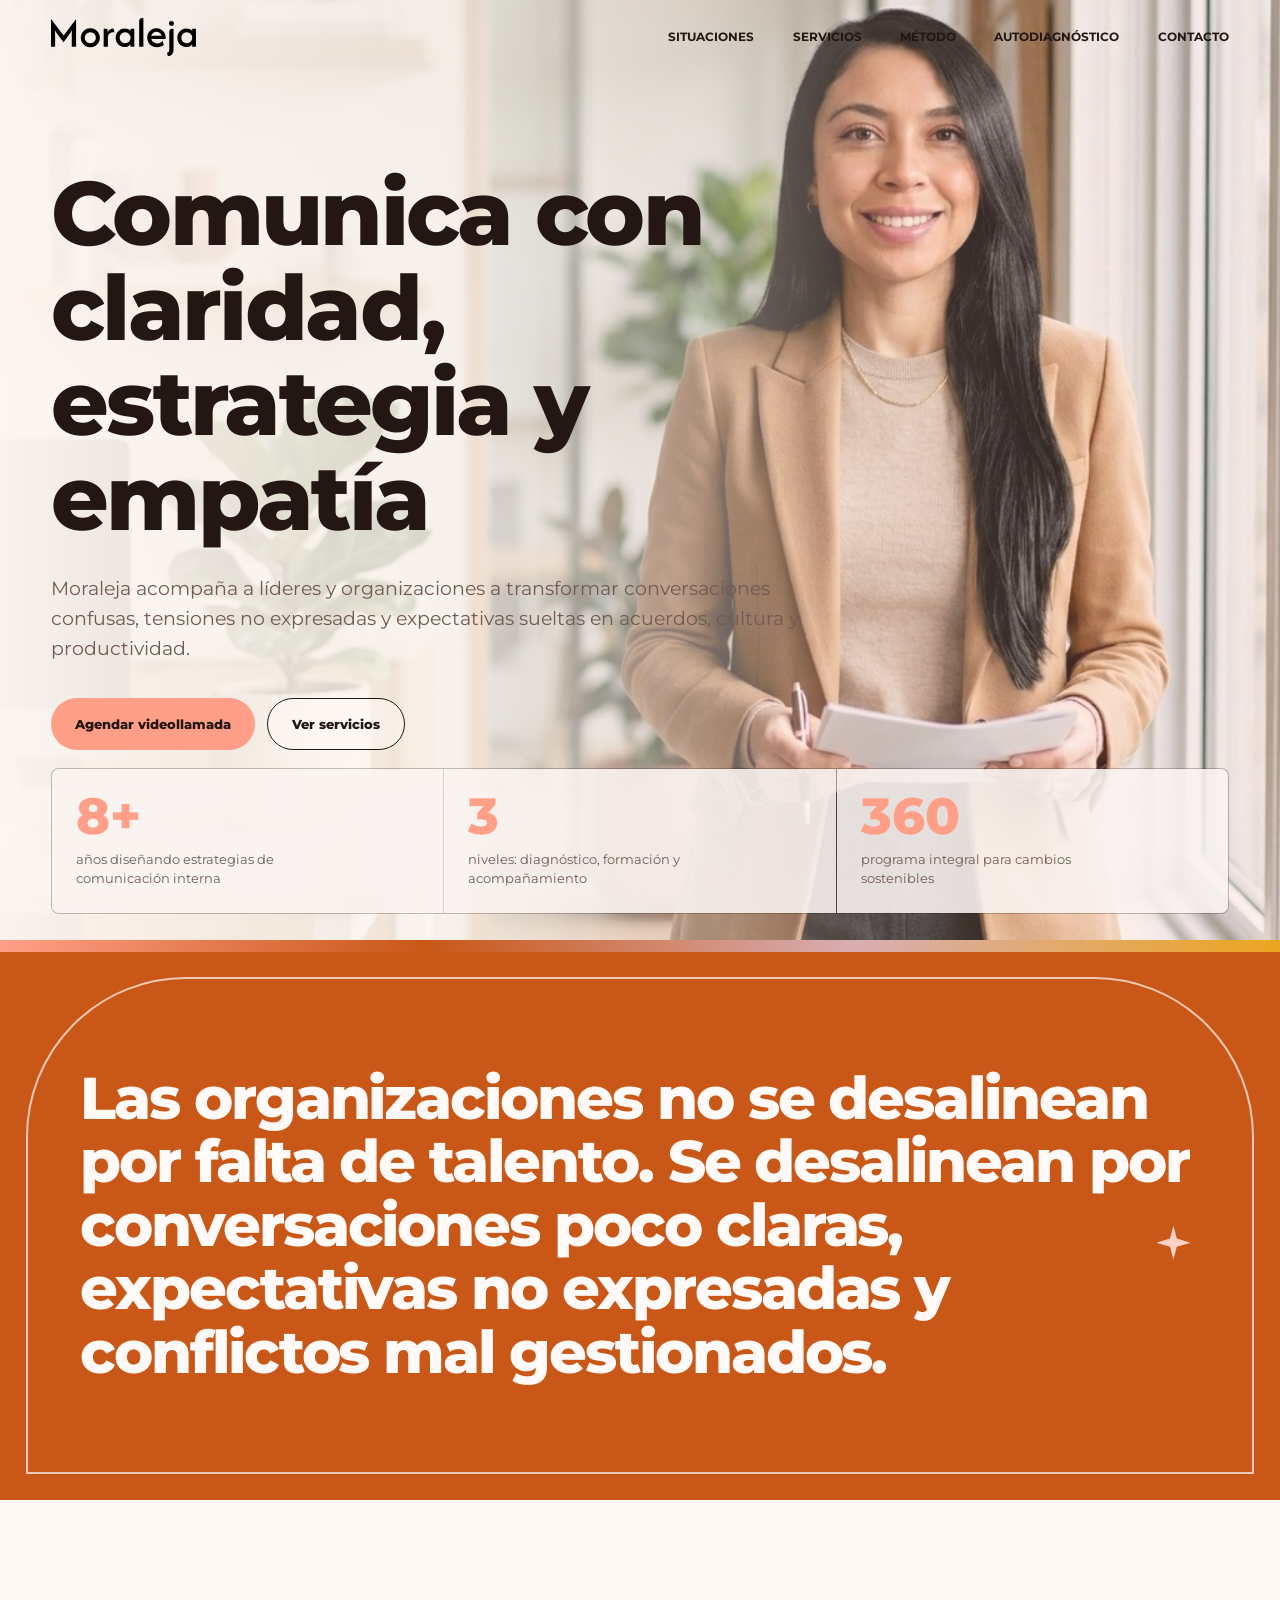
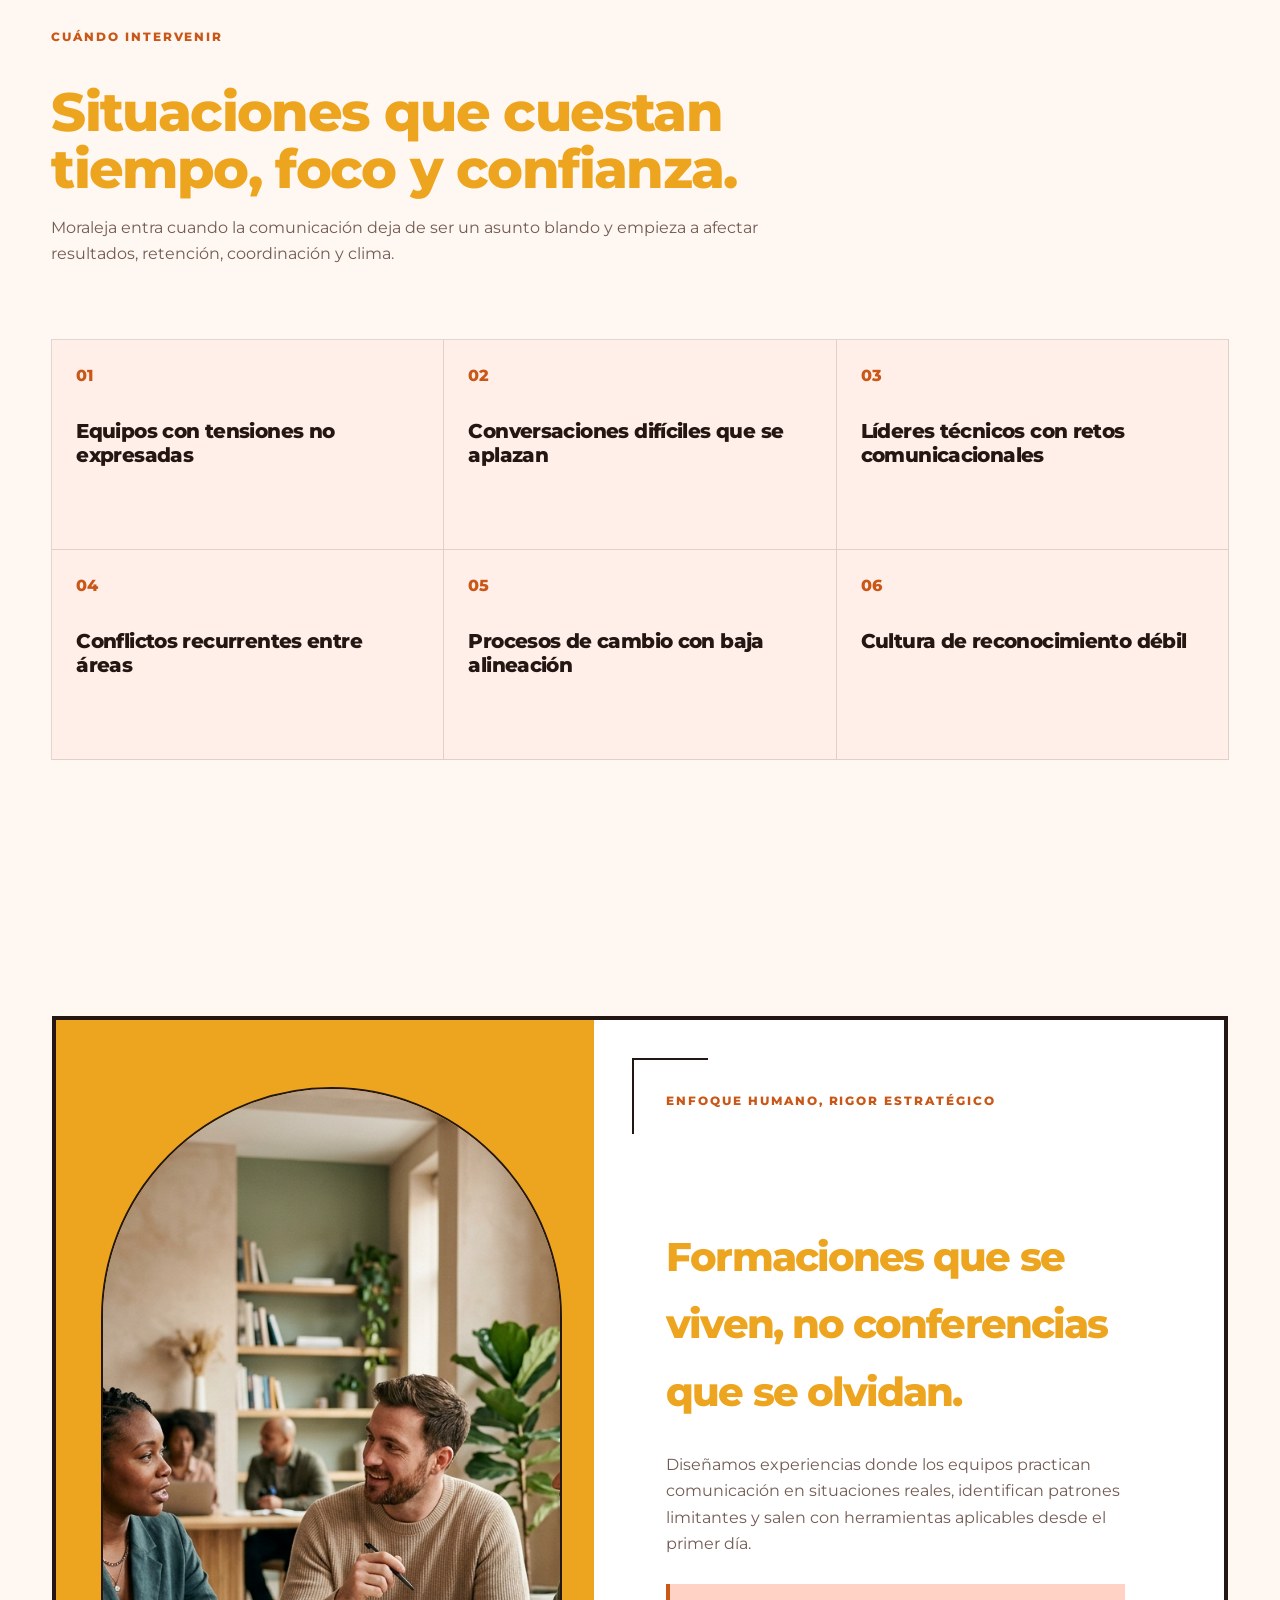
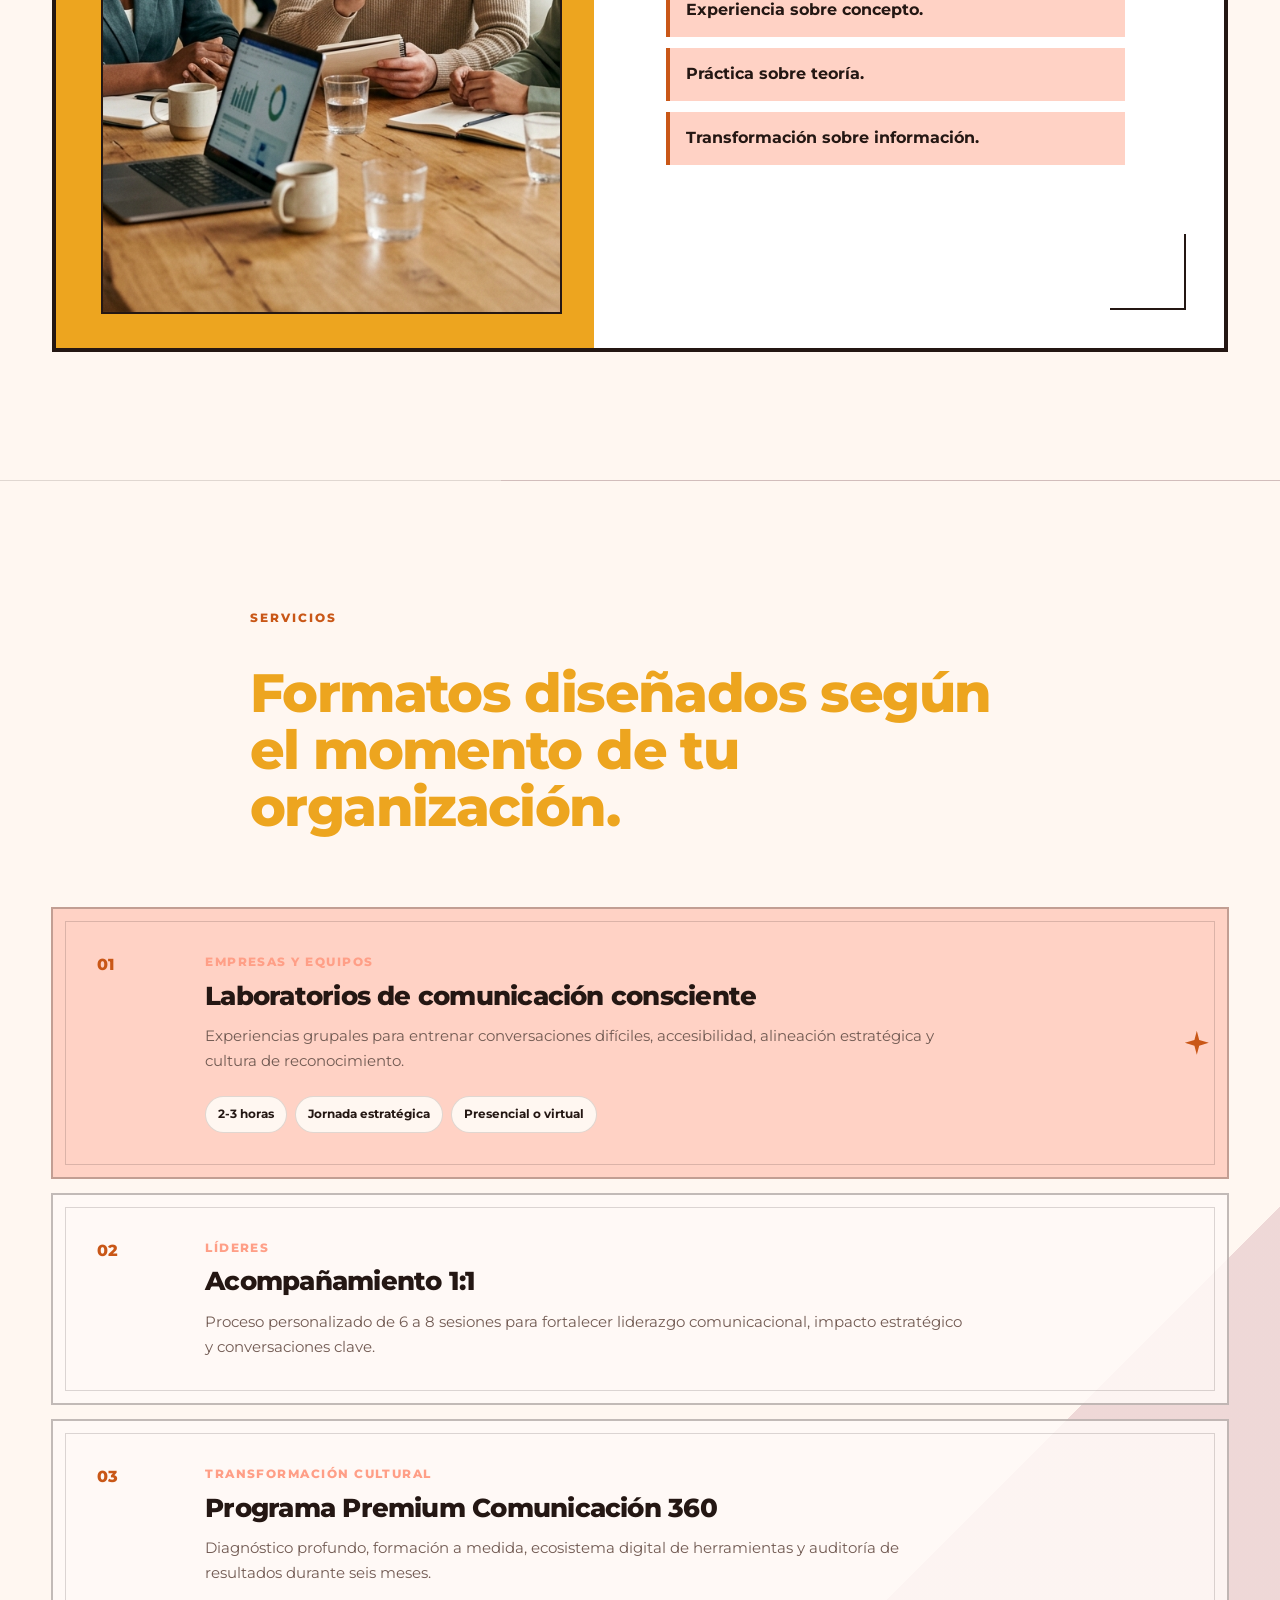
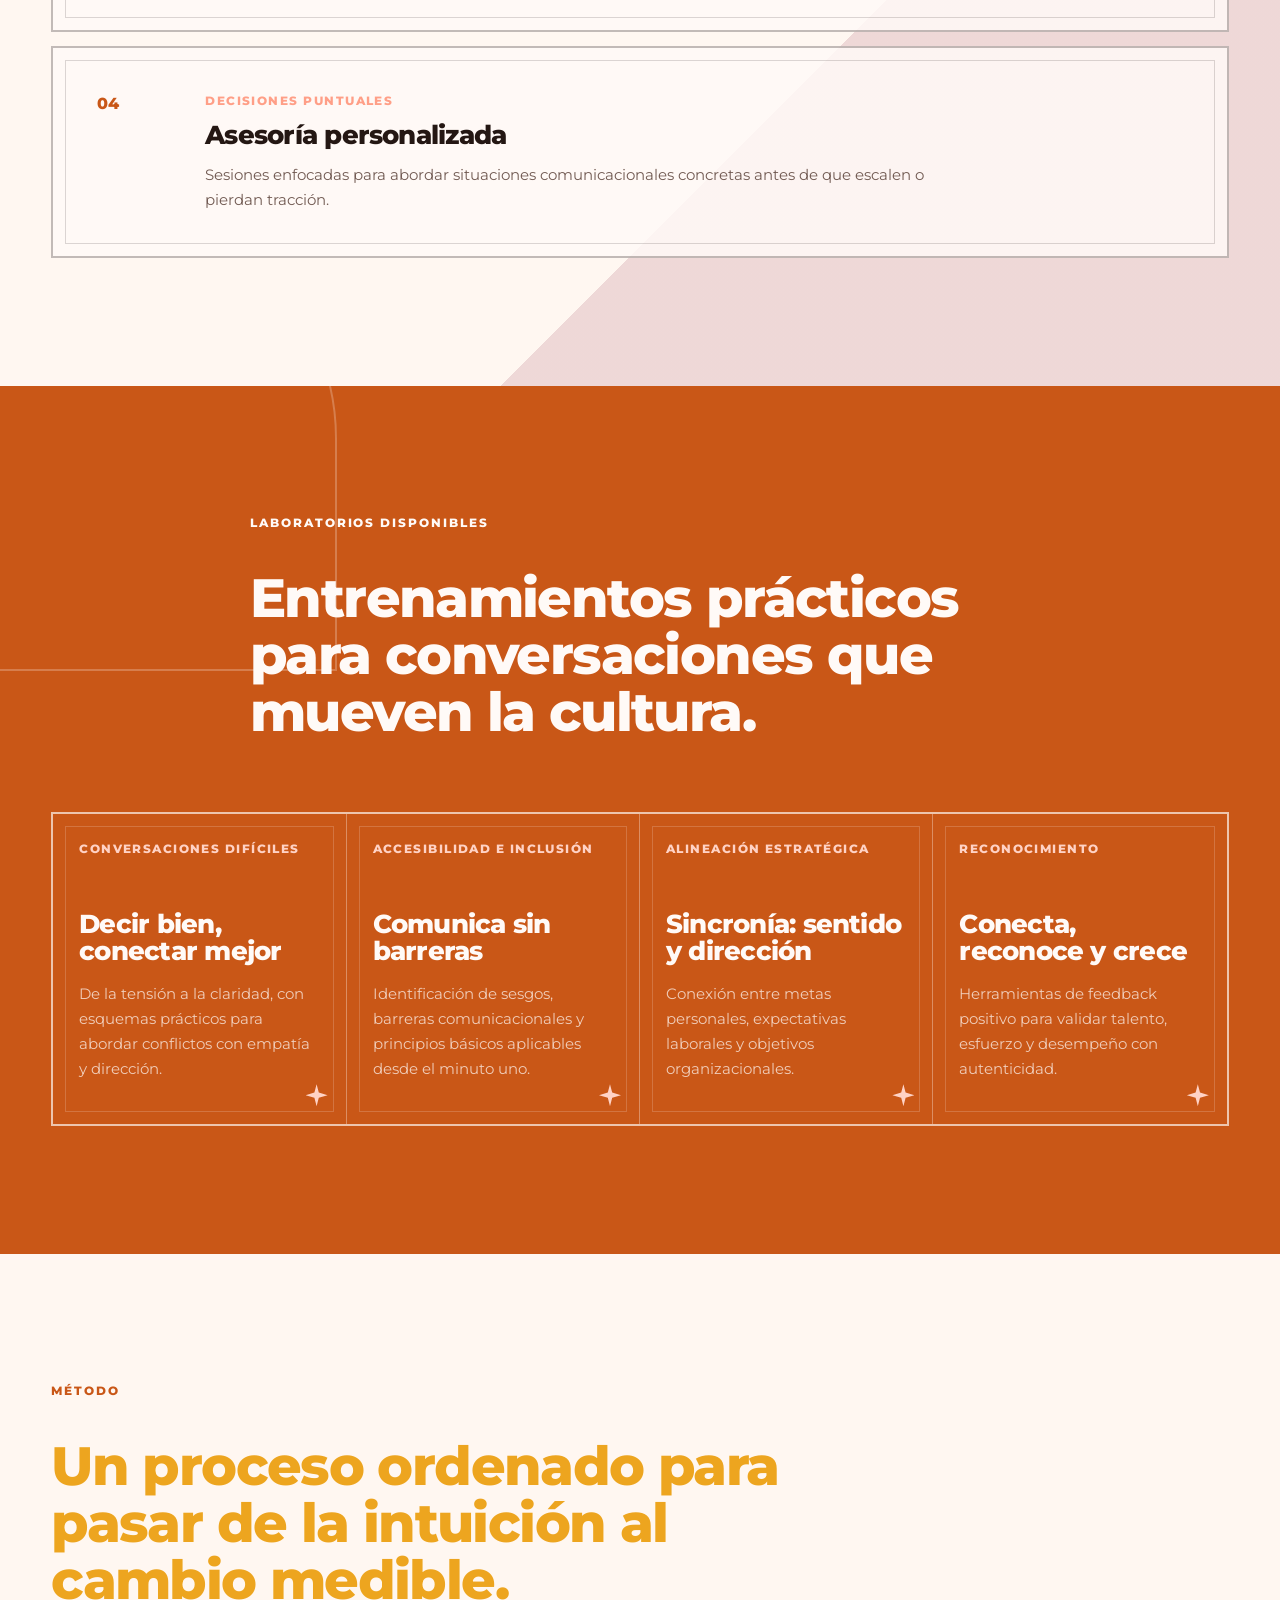
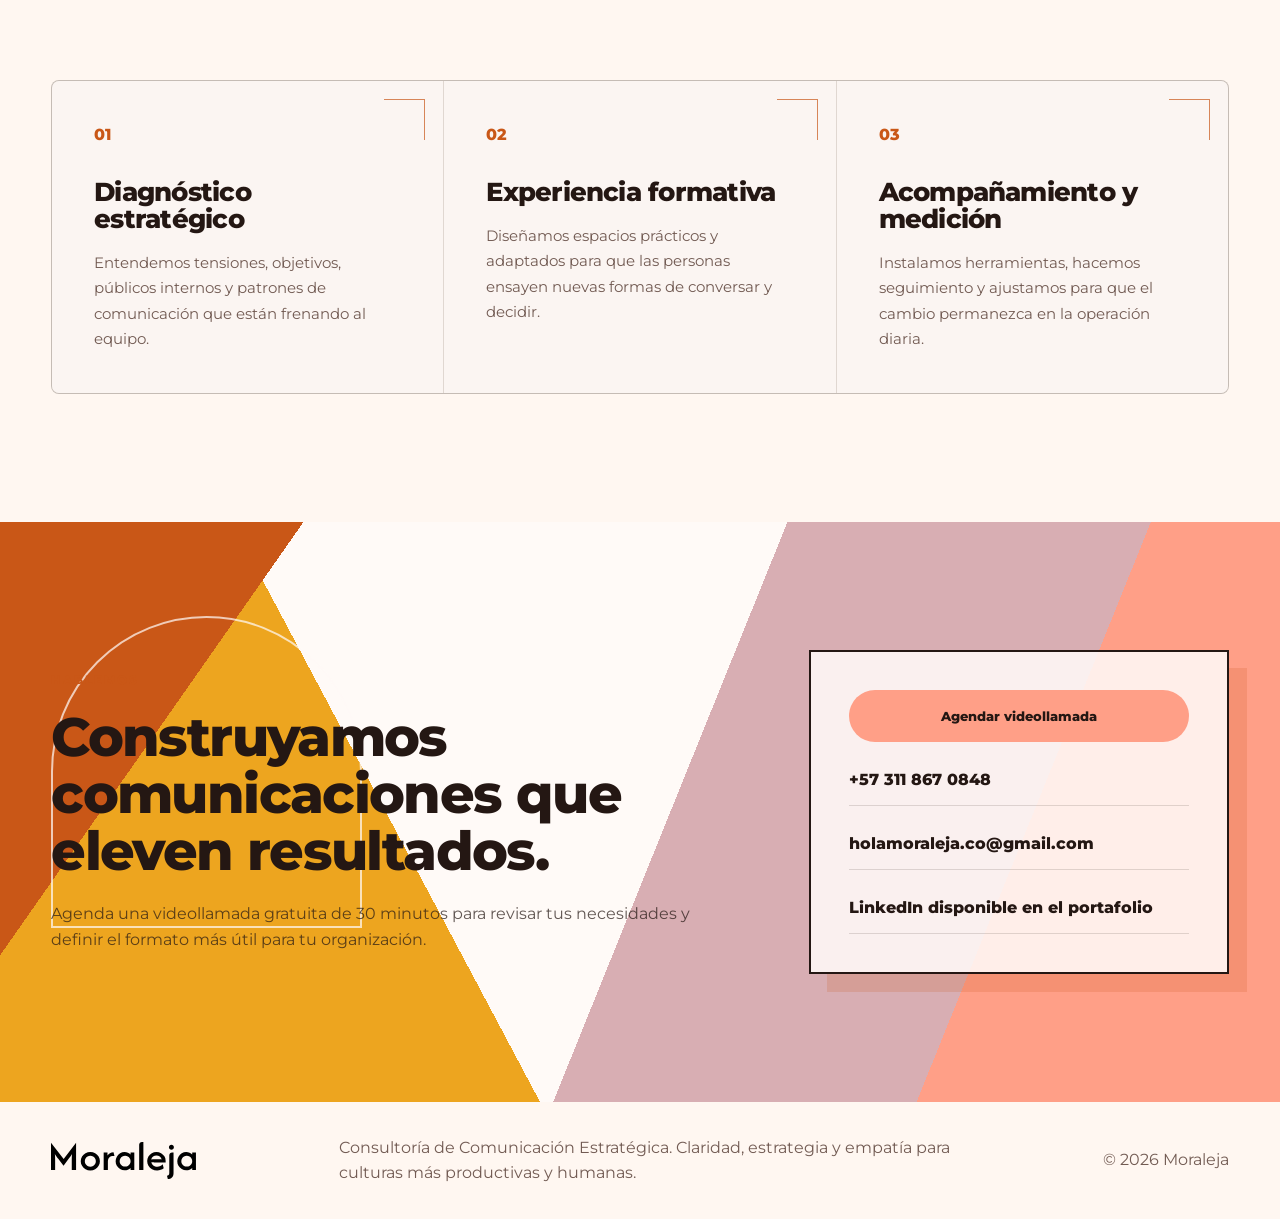
==== commit e679dc24: "Autodiagnóstico Moraleja 2.1: personajes, nuevo resultado, guía, tarjeta Story y OG - Cuestionario d" ====
--- a/index.html
+++ b/index.html
@@ -23,6 +23,7 @@
       <a href="#situaciones">Situaciones</a>
       <a href="#servicios">Servicios</a>
       <a href="#metodo">Método</a>
+      <a href="autodiagnostico-clara-emprendedoras.html">Autodiagnóstico</a>
       <a href="#contacto">Contacto</a>
     </nav>
   </header>
